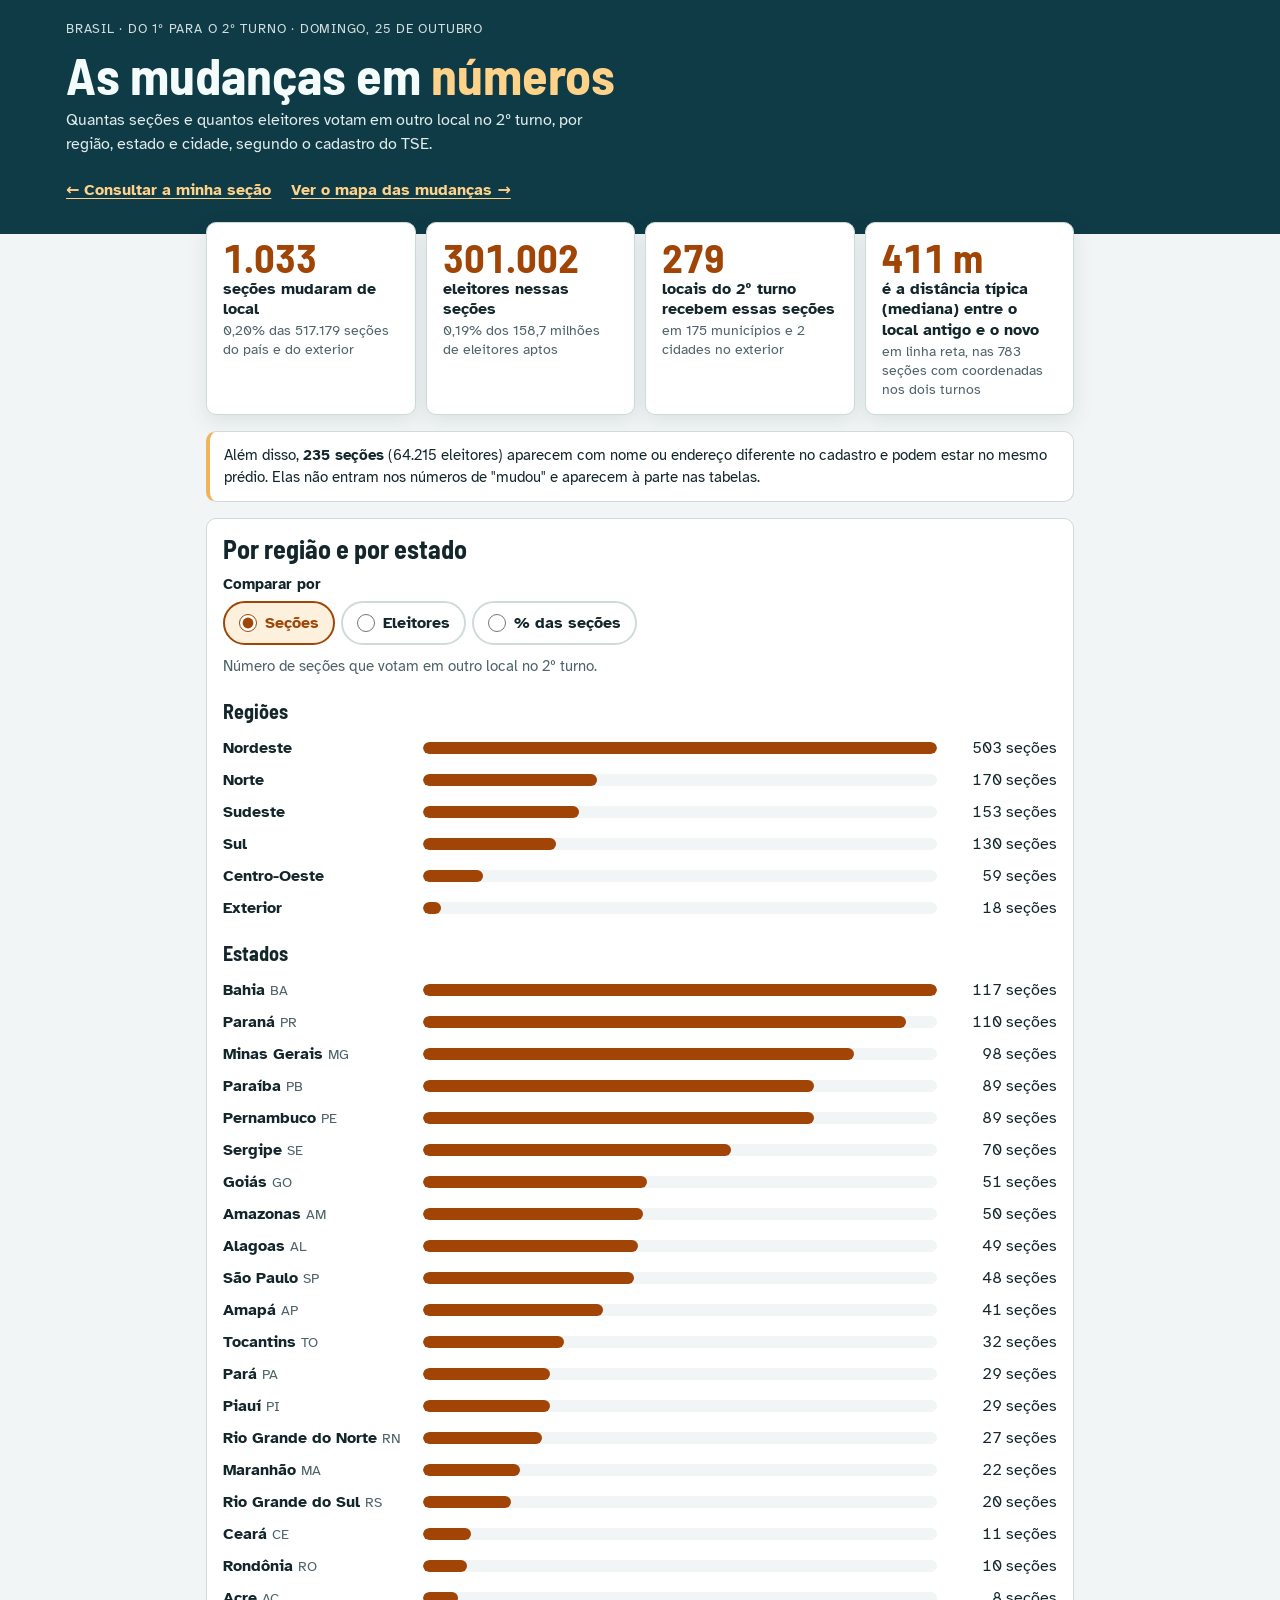
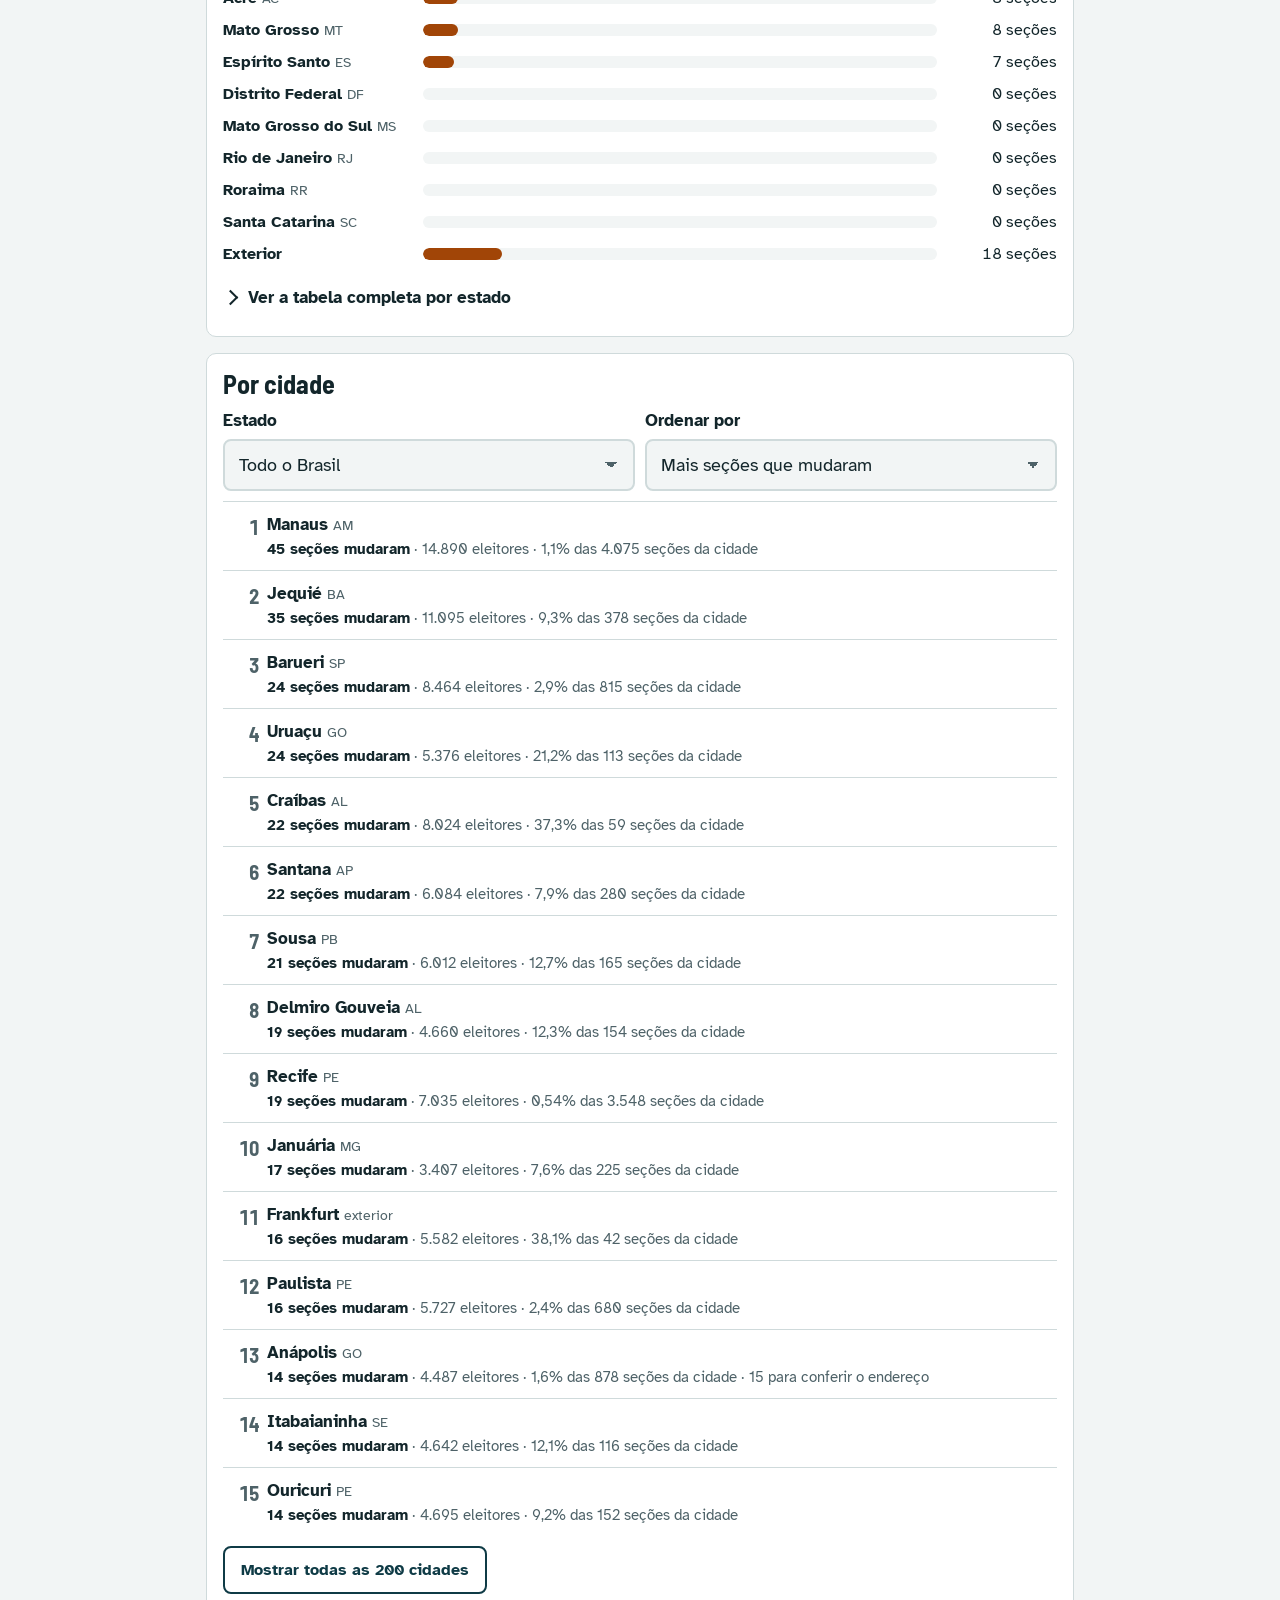
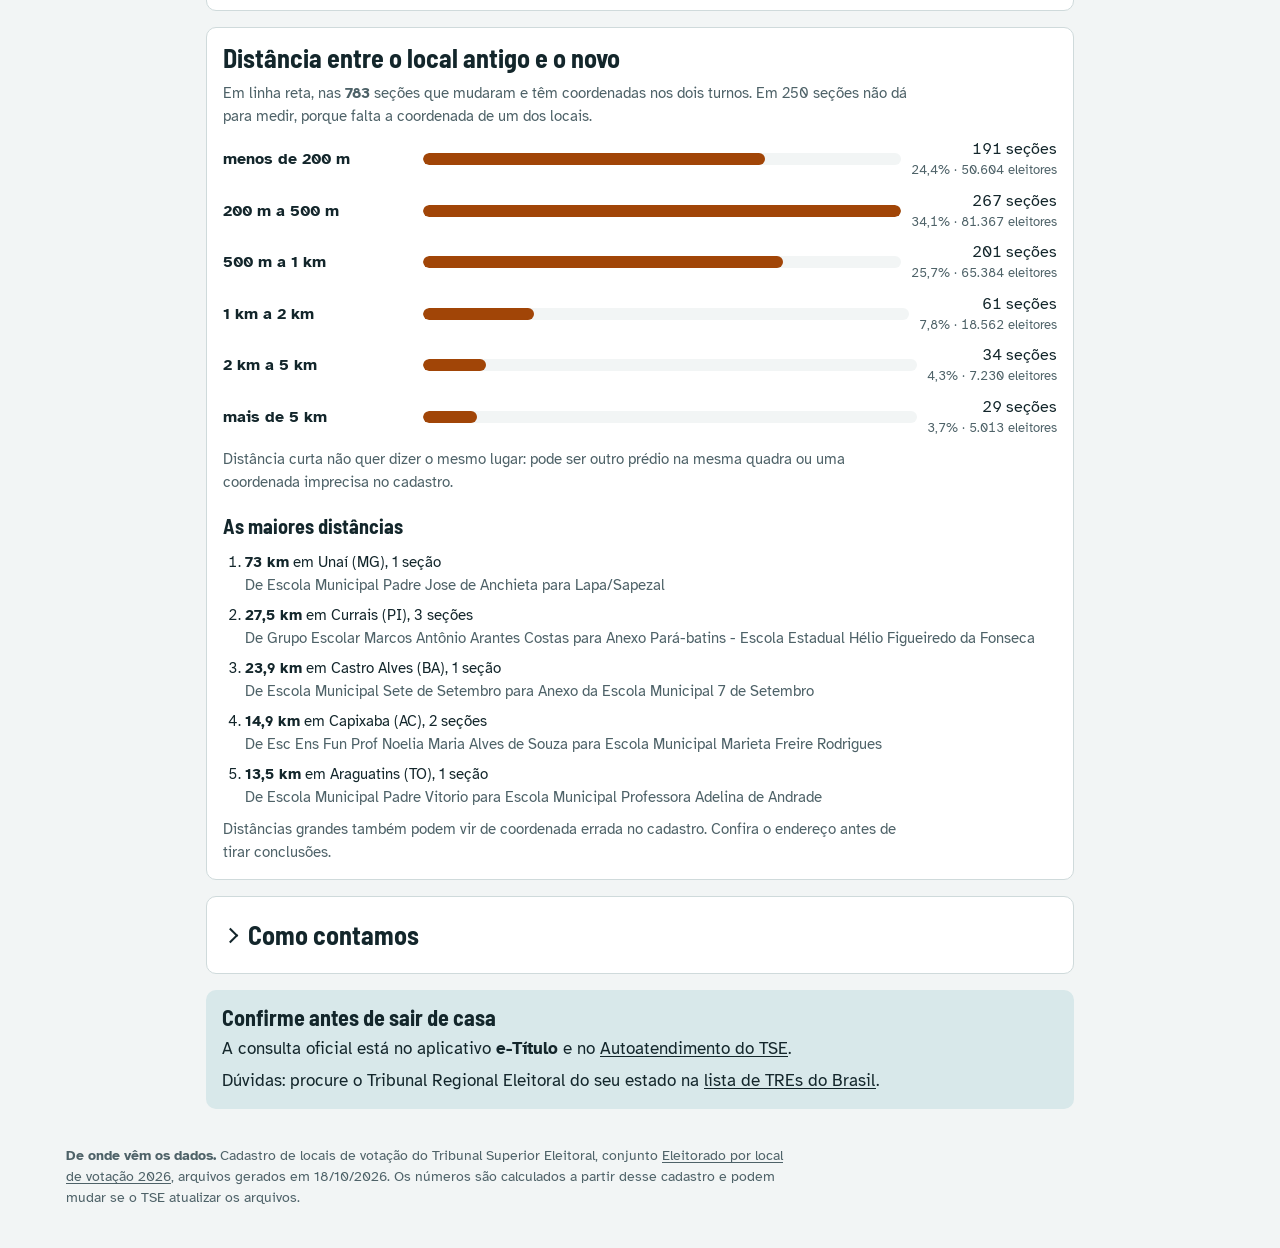
==== estatisticas.html @ 85c04f09 "Nova página: as mudanças em números (região, estado, cidade, eleitores, distância) - estatisticas.ht" ====
<!doctype html>
<html lang="pt-BR">
<head>
<meta charset="utf-8">
<meta name="viewport" content="width=device-width, initial-scale=1, viewport-fit=cover">
<title>As mudanças em números</title>
<meta name="description" content="Quantas seções e quantos eleitores mudaram de local de votação do 1º para o 2º turno de 2026, por região, estado e cidade. Dados do cadastro do TSE.">
<meta name="theme-color" content="#0f3b46">
<link rel="preconnect" href="https://fonts.googleapis.com">
<link rel="preconnect" href="https://fonts.gstatic.com" crossorigin>
<link rel="stylesheet" href="https://fonts.googleapis.com/css2?family=Atkinson+Hyperlegible:wght@400;700&family=Barlow+Semi+Condensed:wght@600;700&display=swap">
<link rel="stylesheet" href="assets/estilo.css">
</head>
<body class="pagina-estat">
<header class="topo">
  <div class="faixa">
    <p class="selo">Brasil · do 1º para o 2º turno · domingo, 25 de outubro</p>
    <h1>As mudanças em <span>números</span></h1>
    <p class="sub">Quantas seções e quantos eleitores votam em outro local no 2º turno, por região, estado e cidade, segundo o cadastro do TSE.</p>
    <nav class="volta" aria-label="Outras páginas"><a href="./">← Consultar a minha seção</a> <a href="mudancas.html">Ver o mapa das mudanças →</a></nav>
  </div>
</header>

<main class="conteudo">
  <p id="erro" class="erro caixa-erro" role="alert" hidden></p>

  <section class="destaques" aria-label="Resumo" id="destaques">
    <p class="carregando" role="status">Carregando os números…</p>
  </section>
  <p class="nota-confira" id="nota-confira" hidden></p>

  <section class="bloco" aria-labelledby="t-regiao">
    <div class="bloco-cab">
      <h2 id="t-regiao">Por região e por estado</h2>
      <fieldset class="medida">
        <legend>Comparar por</legend>
        <label><input type="radio" name="medida" value="sec" checked> Seções</label>
        <label><input type="radio" name="medida" value="el"> Eleitores</label>
        <label><input type="radio" name="medida" value="pct"> % das seções</label>
      </fieldset>
      <p class="explica" id="explica-medida"></p>
    </div>
    <h3>Regiões</h3>
    <ol class="barras" id="b-regioes"></ol>
    <h3>Estados</h3>
    <ol class="barras" id="b-ufs"></ol>
    <details class="tabela-det">
      <summary>Ver a tabela completa por estado</summary>
      <div class="rolagem" tabindex="0" role="region" aria-label="Tabela por estado">
        <table id="t-ufs"></table>
      </div>
    </details>
  </section>

  <section class="bloco" aria-labelledby="t-cidades">
    <div class="bloco-cab">
      <h2 id="t-cidades">Por cidade</h2>
      <div class="controles">
        <div class="campo">
          <label for="c-uf">Estado</label>
          <select id="c-uf"><option value="">Todo o Brasil</option></select>
        </div>
        <div class="campo">
          <label for="c-ordem">Ordenar por</label>
          <select id="c-ordem">
            <option value="sec">Mais seções que mudaram</option>
            <option value="el">Mais eleitores</option>
            <option value="pct">Maior % das seções da cidade</option>
          </select>
        </div>
      </div>
      <p class="explica" id="explica-pct" hidden>Em cidades pequenas, poucas seções já fazem um percentual alto.</p>
    </div>
    <ol class="ranking" id="ranking"></ol>
    <button type="button" class="botao-sec" id="mais-cidades" hidden></button>
  </section>

  <section class="bloco" aria-labelledby="t-dist">
    <div class="bloco-cab">
      <h2 id="t-dist">Distância entre o local antigo e o novo</h2>
      <p class="explica" id="explica-dist"></p>
    </div>
    <ol class="barras" id="b-dist"></ol>
    <p class="explica">Distância curta não quer dizer o mesmo lugar: pode ser outro prédio na mesma quadra ou uma coordenada imprecisa no cadastro.</p>
    <h3>As maiores distâncias</h3>
    <ol class="maiores" id="maiores"></ol>
    <p class="explica">Distâncias grandes também podem vir de coordenada errada no cadastro. Confira o endereço antes de tirar conclusões.</p>
  </section>

  <details class="bloco metodo">
    <summary><h2>Como contamos</h2></summary>
    <ul>
      <li><b>Mudou de local:</b> o local da seção no 2º turno é outro em relação ao 1º turno de 2026, no cadastro do TSE. É a mesma regra da página de consulta.</li>
      <li><b>Confira o endereço:</b> o cadastro mostra nome ou endereço diferente para o local, que pode ser o mesmo prédio. Essas seções são contadas à parte e não entram nos totais de "mudou".</li>
      <li><b>Eleitores:</b> número de eleitores aptos vinculados a cada seção (campo QT_ELEITOR_SECAO), igual nos dois turnos. Não inclui ajustes de voto em trânsito.</li>
      <li><b>Seções agregadas:</b> votam no local da seção principal e são contadas pela situação desse local, com os próprios eleitores.</li>
      <li><b>Distância:</b> linha reta entre as coordenadas do cadastro nos dois turnos. Coordenadas que caem a mais de 1 km fora do próprio município são descartadas, e essas seções ficam sem distância.</li>
      <li><b>Regiões:</b> grandes regiões do IBGE. O voto no exterior aparece à parte, e lá "cidade" é a cidade do consulado ou da embaixada.</li>
    </ul>
  </details>

  <aside class="confirme">
    <h2>Confirme antes de sair de casa</h2>
    <p>A consulta oficial está no aplicativo <b>e-Título</b> e no <a href="https://www.tse.jus.br/servicos-eleitorais/autoatendimento-eleitoral" target="_blank" rel="noopener">Autoatendimento do TSE</a>.</p>
    <p>Dúvidas: procure o Tribunal Regional Eleitoral do seu estado na <a href="https://www.tse.jus.br/institucional/justica-eleitoral/tres" target="_blank" rel="noopener">lista de TREs do Brasil</a>.</p>
  </aside>
</main>

<footer class="rodape">
  <p><b>De onde vêm os dados.</b> Cadastro de locais de votação do Tribunal Superior Eleitoral, conjunto <a href="https://dadosabertos.tse.jus.br/dataset/eleitorado-2026" target="_blank" rel="noopener">Eleitorado por local de votação 2026</a>, arquivos gerados em <span id="data-tse">—</span>. Os números são calculados a partir desse cadastro e podem mudar se o TSE atualizar os arquivos.</p>
  <p><span id="repo-txt" hidden>Código aberto no <a id="link-repo" href="#" target="_blank" rel="noopener">GitHub</a>.</span></p>
</footer>

<script src="assets/estatisticas.js"></script>
</body>
</html>
---- assets/estilo.css ----
/* Layout: coluna única pensada para celular; no desktop, formulário e resultado à esquerda e mapa fixo à direita.
   Cor: azul-petróleo institucional para estrutura, âmbar para "mudou", verde para "mesmo local". */
:root{
  --fundo:#f2f5f5; --papel:#ffffff; --tinta:#13262b; --suave:#4e6268; --linha:#cfdadb;
  --petroleo:#0f3b46; --petroleo-claro:#d8e8ea; --sobre-petroleo:#f4fbfb;
  --ambar:#a14507; --ambar-fundo:#fdf0dc; --ambar-borda:#f0b45c; --ambar-ponto:#f59e0b;
  --verde:#166534; --verde-fundo:#e2f3e7; --ponto-normal:#7f9599; --anel:#13262b;
  --foco:#2563eb;
  --f-titulo:"Barlow Semi Condensed","Arial Narrow",Arial,sans-serif;
  --f-texto:"Atkinson Hyperlegible",system-ui,-apple-system,"Segoe UI",Roboto,Arial,sans-serif;
  --raio:10px;
}
@media (prefers-color-scheme: dark){:root:not([data-theme="light"]){
  --fundo:#0d1719; --papel:#152427; --tinta:#e7f0f1; --suave:#9fb3b7; --linha:#2b3f43;
  --petroleo:#0b2e36; --petroleo-claro:#1f3e45; --sobre-petroleo:#e7f6f7;
  --ambar:#fbbf6a; --ambar-fundo:#3b2a10; --ambar-borda:#8a5a17; --ambar-ponto:#f59e0b;
  --verde:#8fdcaa; --verde-fundo:#14301f; --ponto-normal:#8aa2a6; --anel:#0b1214; --foco:#7aa7ff; color-scheme:dark}}
:root[data-theme="dark"]{
  --fundo:#0d1719; --papel:#152427; --tinta:#e7f0f1; --suave:#9fb3b7; --linha:#2b3f43;
  --petroleo:#0b2e36; --petroleo-claro:#1f3e45; --sobre-petroleo:#e7f6f7;
  --ambar:#fbbf6a; --ambar-fundo:#3b2a10; --ambar-borda:#8a5a17; --ambar-ponto:#f59e0b;
  --verde:#8fdcaa; --verde-fundo:#14301f; --ponto-normal:#8aa2a6; --anel:#0b1214; --foco:#7aa7ff; color-scheme:dark}

*{box-sizing:border-box}
html{-webkit-text-size-adjust:100%}
body{margin:0;background:var(--fundo);color:var(--tinta);font-family:var(--f-texto);font-size:17px;line-height:1.5;padding-bottom:env(safe-area-inset-bottom,0px)}
[hidden]{display:none!important}
a{color:inherit;text-underline-offset:2px}
:focus-visible{outline:3px solid var(--foco);outline-offset:2px}
h1,h2{font-family:var(--f-titulo);line-height:1.08;text-wrap:balance;margin:0}

.topo{background:var(--petroleo);color:var(--sobre-petroleo);padding-top:env(safe-area-inset-top,0px)}
.faixa{max-width:1180px;margin:0 auto;padding-left:max(16px,env(safe-area-inset-left,0px));padding-right:max(16px,env(safe-area-inset-right,0px));padding-block:20px 22px;display:grid;gap:6px}
.selo{margin:0;font-size:13px;letter-spacing:.06em;text-transform:uppercase;opacity:.85}
.topo h1{font-size:clamp(32px,8.5vw,52px);font-weight:700}
.topo h1 span{color:#ffd28a}
.sub{margin:0;max-width:52ch;font-size:16px;opacity:.92}

.conteudo{max-width:1180px;margin:0 auto;padding-left:max(16px,env(safe-area-inset-left,0px));padding-right:max(16px,env(safe-area-inset-right,0px));padding-block:16px 28px;display:grid;gap:16px;grid-template-columns:minmax(0,1fr)}

.busca{background:var(--papel);border:1px solid var(--linha);border-radius:var(--raio);padding:16px;display:grid;gap:16px;margin-top:-28px;box-shadow:0 6px 20px rgba(15,59,70,.12)}
.campo{display:grid;gap:6px;min-width:0}
.campo label{font-weight:700;font-size:17px;display:flex;align-items:center;gap:8px}
.passo{display:inline-grid;place-items:center;width:26px;height:26px;border-radius:50%;background:var(--petroleo);color:var(--sobre-petroleo);font-size:14px;flex:none}
input[type=text],select{font:inherit;font-size:20px;width:100%;min-width:0;min-height:52px;padding:10px 14px;border:2px solid var(--linha);border-radius:8px;background:var(--fundo);color:var(--tinta)}
select{appearance:none;-webkit-appearance:none;padding-right:44px;background-image:linear-gradient(45deg,transparent 50%,var(--suave) 50%),linear-gradient(135deg,var(--suave) 50%,transparent 50%);background-position:calc(100% - 22px) 50%,calc(100% - 16px) 50%;background-size:6px 6px,6px 6px;background-repeat:no-repeat}
input[type=text]:focus,select:focus{border-color:var(--foco);outline:none;background-color:var(--papel)}
input[type=text]:disabled{opacity:.55;cursor:not-allowed}
.carregando{margin:0;font-size:15px;color:var(--suave)}
.dica{margin:0;font-size:15px;color:var(--suave);max-width:60ch}
#secao{font-variant-numeric:tabular-nums;letter-spacing:.04em;max-width:200px}
.auto{position:relative}
.sugestoes{list-style:none;margin:4px 0 0;padding:4px;position:absolute;left:0;right:0;z-index:20;background:var(--papel);border:1px solid var(--linha);border-radius:8px;box-shadow:0 10px 24px rgba(0,0,0,.18);max-height:260px;overflow:auto}
.sugestoes li{padding:12px 12px;border-radius:6px;cursor:pointer;font-size:18px;min-height:44px}
.sugestoes li[aria-selected="true"],.sugestoes li:hover{background:var(--petroleo-claro)}
.ajuda summary{cursor:pointer;color:var(--suave);font-size:15px;min-height:32px;display:flex;align-items:center}
.ajuda p{margin:4px 0 0;font-size:15px;color:var(--suave);max-width:60ch}
.botao{font:inherit;font-weight:700;font-size:19px;min-height:54px;border:0;border-radius:8px;background:var(--petroleo);color:var(--sobre-petroleo);cursor:pointer;width:100%}
.botao:active{transform:translateY(1px)}
.erro{margin:0;color:var(--ambar);font-weight:700}

.resultado{background:var(--papel);border:1px solid var(--linha);border-radius:var(--raio);overflow:hidden;display:grid}
.res-cab{padding:14px 16px;display:grid;gap:2px}
.res-cab.mudou{background:var(--ambar-fundo);color:var(--ambar);border-bottom:2px solid var(--ambar-borda)}
.res-cab.igual{background:var(--verde-fundo);color:var(--verde)}
.res-cab b{font-family:var(--f-titulo);font-size:26px;line-height:1.1}
.res-cab small{font-size:14px;color:var(--suave)}
.res-corpo{padding:16px;display:grid;gap:14px}
.local{display:grid;gap:2px}
.rotulo{font-size:13px;text-transform:uppercase;letter-spacing:.06em;color:var(--suave);font-weight:700}
.local .nome{font-family:var(--f-titulo);font-size:28px;font-weight:700;line-height:1.1}
.local .end{font-size:17px}
.antes{border-left:4px solid var(--linha);padding-left:12px;color:var(--suave)}
.antes .nome{font-size:20px}
.antes.riscado .nome{text-decoration:line-through;text-decoration-color:var(--linha)}
.info{background:var(--fundo);border-radius:8px;padding:10px 12px;font-size:15px}
.acoes{display:grid;grid-template-columns:repeat(auto-fit,minmax(150px,1fr));gap:8px}
.acoes a,.acoes button{font:inherit;font-weight:700;font-size:16px;display:flex;align-items:center;justify-content:center;text-align:center;min-height:48px;padding:8px 12px;border-radius:8px;border:2px solid var(--petroleo);color:var(--petroleo);background:transparent;text-decoration:none;cursor:pointer}
.acoes .principal{background:var(--petroleo);color:var(--sobre-petroleo)}
:root[data-theme="dark"] .acoes a:not(.principal),:root[data-theme="dark"] .acoes button{color:var(--tinta);border-color:var(--linha)}
@media (prefers-color-scheme: dark){:root:not([data-theme="light"]) .acoes a:not(.principal),:root:not([data-theme="light"]) .acoes button{color:var(--tinta);border-color:var(--linha)}}
.lembrete{font-size:15px;color:var(--suave);margin:0}
.zonas{display:flex;flex-wrap:wrap;gap:8px}
.zonas{display:grid;grid-template-columns:repeat(auto-fill,minmax(140px,1fr))}
.zonas button{font:inherit;font-weight:700;font-size:18px;min-height:56px;padding:8px 10px;border-radius:8px;border:2px solid var(--petroleo);background:var(--papel);color:var(--tinta);cursor:pointer;display:grid;gap:2px;text-align:left}
.zonas button small{font-weight:400;font-size:14px;color:var(--suave);overflow-wrap:anywhere}

.mapa-bloco{display:grid;gap:8px;min-width:0}
.mapa-cab{display:flex;flex-wrap:wrap;justify-content:space-between;align-items:baseline;gap:6px 16px}
.mapa-cab h2{font-size:24px}
.legenda{list-style:none;margin:0;padding:0;display:flex;flex-wrap:wrap;gap:4px 14px;font-size:14px;color:var(--suave)}
.pt{display:inline-block;width:12px;height:12px;border-radius:50%;margin-right:6px;vertical-align:-1px;border:2px solid var(--anel)}
.pt-mud{background:var(--ambar-ponto)}
.pt-normal{background:var(--ponto-normal);width:9px;height:9px;border-width:1px}
.mapa{height:62vh;min-height:340px;max-height:640px;border-radius:var(--raio);overflow:hidden;border:1px solid var(--linha);background:#eef0f0}
.nota-mapa{margin:0;font-size:14px;color:var(--suave)}
.maplibregl-popup-content{font-family:var(--f-texto);font-size:15px;color:#13262b;padding:12px 36px 12px 14px;border-radius:8px;max-width:270px}
.maplibregl-popup-content b{font-size:16px}
.maplibregl-popup-close-button{font-size:22px;width:32px;height:32px}
.maplibregl-ctrl-attrib{font-size:11px;color:#2b3a3e}
.maplibregl-ctrl-attrib a{color:#1f3b44}

.cidade-lista{background:var(--papel);border:1px solid var(--linha);border-radius:var(--raio);padding:4px 16px}
.cidade-lista summary{cursor:pointer;font-weight:700;padding:12px 0;min-height:48px;display:flex;align-items:center}
.cidade-lista ul{list-style:none;margin:0 0 12px;padding:0;display:grid;gap:10px}
.cidade-lista li{border-top:1px solid var(--linha);padding-top:10px;font-size:15px}
.cidade-lista li b{font-size:16px}
.secs{font-variant-numeric:tabular-nums}
.suave{color:var(--suave)}
.selo-mini{display:inline-block;font-size:13px;font-weight:700;border-radius:4px;padding:1px 8px;background:var(--fundo);color:var(--suave);border:1px solid var(--linha)}
.selo-mini.forte{background:var(--ambar-fundo);color:var(--ambar);border-color:var(--ambar-borda)}

.confirme{background:var(--petroleo-claro);border-radius:var(--raio);padding:16px;display:grid;gap:6px}
.confirme h2{font-size:22px}
.confirme p{margin:0;max-width:62ch}
.tel{font-weight:700;white-space:nowrap;user-select:all}

.rodape{max-width:1180px;margin:0 auto;padding-left:max(16px,env(safe-area-inset-left,0px));padding-right:max(16px,env(safe-area-inset-right,0px));padding-block:8px 32px;font-size:14px;color:var(--suave);display:grid;gap:8px}
.rodape p{margin:0;max-width:80ch}

@media (min-width:900px){
  .conteudo{grid-template-columns:minmax(0,420px) minmax(0,1fr);align-items:start;column-gap:24px}
  .busca,.resultado,.cidade-lista,.confirme{grid-column:1}
  .mapa-bloco{grid-column:2;grid-row:1 / span 5;position:sticky;top:16px}
  .mapa{height:calc(100vh - 140px);max-height:none}
}
@media (prefers-reduced-motion:reduce){*{transition:none!important;animation:none!important;scroll-behavior:auto!important}}

/* ---------- link entre as páginas ---------- */
.volta{margin:6px 0 0;font-size:16px}
.volta a{color:#ffd28a;font-weight:700;text-underline-offset:3px;display:inline-block;padding-block:10px;min-height:44px;box-sizing:border-box}

/* ---------- página de mudanças ---------- */
.resumo{margin:0;font-size:17px}
.resumo b{font-variant-numeric:tabular-nums}
.situacoes{border:0;margin:0;padding:0;display:grid;gap:4px}
.situacoes legend{font-weight:700;font-size:17px;padding:0;margin-bottom:4px}
.opcao{display:flex;align-items:center;gap:10px;min-height:44px;font-size:17px;cursor:pointer}
.opcao input{width:22px;height:22px;accent-color:var(--petroleo);margin:0}
.opcao .pt{margin-right:0}
.pt-conf{background:#fde7c4;border-color:#a14507}
.lista-mud{display:grid;gap:8px;min-width:0}
.lista-mud h2{font-size:24px}
.uf-titulo{font-family:var(--f-titulo);font-size:22px;margin:12px 0 0}
.uf-grupo{display:grid;gap:10px}
.mun-titulo{margin:6px 0 0;font-size:13px;font-weight:700;letter-spacing:.06em;text-transform:uppercase;color:var(--suave)}
.card-mud{background:var(--papel);border:1px solid var(--linha);border-radius:var(--raio);padding:12px 14px;display:grid;gap:4px;min-width:0}
.card-mud .nome{font-family:var(--f-titulo);font-size:21px;line-height:1.15}
.card-mud .end{font-size:15px;overflow-wrap:anywhere}
.card-mud summary{cursor:pointer;min-height:44px;display:flex;align-items:center;font-weight:700;font-size:15px}
.card-mud ul{list-style:none;margin:0 0 6px;padding:0;display:grid;gap:8px;font-size:15px}
.card-mud li{border-top:1px solid var(--linha);padding-top:8px;overflow-wrap:anywhere}
.acoes-mini{display:flex;flex-wrap:wrap;gap:8px;align-items:center}
.acoes-mini a,.acoes-mini button{font:inherit;font-weight:700;font-size:15px;min-height:44px;padding:8px 14px;border-radius:8px;border:2px solid var(--petroleo);color:var(--petroleo);background:transparent;text-decoration:none;display:inline-flex;align-items:center;cursor:pointer}
:root[data-theme="dark"] .acoes-mini a,:root[data-theme="dark"] .acoes-mini button{color:var(--tinta);border-color:var(--linha)}
@media (prefers-color-scheme: dark){:root:not([data-theme="light"]) .acoes-mini a,:root:not([data-theme="light"]) .acoes-mini button{color:var(--tinta);border-color:var(--linha)}}
.vazio{color:var(--suave);margin:0}
@media (min-width:900px){
  .pagina-mudancas .filtros,.pagina-mudancas .lista-mud,.pagina-mudancas .confirme{grid-column:1}
  .pagina-mudancas .mapa-bloco{grid-column:2;grid-row:1 / span 4}
}

/* ---------- navegação entre as páginas (cabeçalho) ---------- */
nav.volta{display:flex;flex-wrap:wrap;column-gap:20px}

/* ---------- página de números ---------- */
.pagina-estat .conteudo{max-width:900px}
.caixa-erro{background:var(--papel);border:1px solid var(--linha);border-radius:var(--raio);padding:14px 16px;margin-top:-28px}
.destaques{display:grid;grid-template-columns:repeat(auto-fit,minmax(min(100%,200px),1fr));gap:10px;margin-top:-28px}
.destaques .carregando{background:var(--papel);border:1px solid var(--linha);border-radius:var(--raio);padding:14px 16px}
.destaque{background:var(--papel);border:1px solid var(--linha);border-radius:var(--raio);padding:14px 16px;display:grid;gap:2px;align-content:start;box-shadow:0 6px 20px rgba(15,59,70,.10)}
.destaque b{font-family:var(--f-titulo);font-size:40px;line-height:1;color:var(--ambar);font-variant-numeric:tabular-nums}
.destaque span{font-weight:700;font-size:16px;line-height:1.3}
.destaque small{font-size:14px;color:var(--suave);line-height:1.35}
.nota-confira{margin:0;background:var(--papel);border:1px solid var(--linha);border-left:4px solid var(--ambar-borda);border-radius:var(--raio);padding:12px 14px;font-size:15px}
.bloco{background:var(--papel);border:1px solid var(--linha);border-radius:var(--raio);padding:16px;display:grid;gap:10px;min-width:0}
.bloco h2{font-size:26px}
.bloco h3{font-family:var(--f-titulo);font-size:20px;margin:8px 0 0}
.bloco-cab{display:grid;gap:10px}
.explica{margin:0;font-size:15px;color:var(--suave);max-width:70ch}
.medida{border:0;margin:0;padding:0;display:flex;flex-wrap:wrap;gap:6px}
.medida legend{font-weight:700;font-size:15px;padding:0;margin-bottom:6px}
.medida label{display:inline-flex;align-items:center;gap:8px;min-height:44px;padding:6px 14px;border:2px solid var(--linha);border-radius:999px;cursor:pointer;font-weight:700;font-size:16px}
.medida label:has(input:checked){border-color:var(--ambar);background:var(--ambar-fundo);color:var(--ambar)}
.medida input{width:18px;height:18px;margin:0;accent-color:var(--ambar)}
.barras{list-style:none;margin:0;padding:0;display:grid;gap:8px}
.barras li{display:grid;grid-template-columns:minmax(0,1fr) auto;grid-template-areas:"rot val" "trilho trilho";gap:3px 10px;align-items:end}
.b-rot{grid-area:rot;font-size:16px;font-weight:700;min-width:0;overflow-wrap:anywhere}
.b-rot .suave{font-weight:400;font-size:14px}
.b-val{grid-area:val;text-align:right;font-variant-numeric:tabular-nums;font-size:16px;display:grid}
.b-val small{font-size:13px;color:var(--suave)}
.b-trilho{grid-area:trilho;height:12px;background:var(--fundo);border-radius:6px;overflow:hidden}
.b-barra{display:block;height:100%;background:var(--ambar);border-radius:6px}
.tabela-det{min-width:0}
.bloco>*{min-width:0}
.tabela-det summary,.metodo summary{cursor:pointer;min-height:44px;display:flex;align-items:center;font-weight:700}
.rolagem{overflow-x:auto;max-width:100%;margin-top:6px}
.rolagem table{border-collapse:collapse;width:100%;font-size:15px;font-variant-numeric:tabular-nums}
.rolagem caption{text-align:left;font-size:14px;color:var(--suave);padding-bottom:6px}
.rolagem th,.rolagem td{padding:8px 10px;border-bottom:1px solid var(--linha);text-align:right;white-space:nowrap}
.rolagem th[scope=row],.rolagem thead th:first-child{text-align:left}
.rolagem thead th{font-size:13px;color:var(--suave);vertical-align:bottom;white-space:normal;min-width:80px}
.rolagem .total th,.rolagem .total td{font-weight:700;border-bottom:0}
.controles{display:grid;grid-template-columns:repeat(auto-fit,minmax(min(100%,240px),1fr));gap:10px}
.controles select{font-size:18px}
.ranking{list-style:none;margin:0;padding:0;display:grid}
.ranking li{display:grid;grid-template-columns:36px minmax(0,1fr);gap:8px;padding:10px 0;border-top:1px solid var(--linha)}
.ranking li.vazio{display:block}
.r-pos{font-family:var(--f-titulo);font-size:20px;font-weight:700;color:var(--suave);text-align:right;font-variant-numeric:tabular-nums}
.r-nome{display:block;font-weight:700;font-size:17px}
.r-nome .suave{font-weight:400;font-size:14px}
.r-num{display:block;font-size:15px;color:var(--suave)}
.r-num b{color:var(--tinta)}
.botao-sec{font:inherit;font-weight:700;font-size:16px;min-height:48px;padding:8px 16px;border-radius:8px;border:2px solid var(--petroleo);color:var(--petroleo);background:transparent;cursor:pointer;justify-self:start}
:root[data-theme="dark"] .botao-sec{color:var(--tinta);border-color:var(--linha)}
@media (prefers-color-scheme: dark){:root:not([data-theme="light"]) .botao-sec{color:var(--tinta);border-color:var(--linha)}}
.maiores{margin:0;padding-left:22px;display:grid;gap:8px;font-size:15px}
.maiores li{overflow-wrap:anywhere}
.metodo summary h2{display:inline}
.metodo ul{margin:4px 0 0;padding-left:20px;display:grid;gap:8px;font-size:15px;max-width:75ch}
@media (min-width:640px){
  .barras li{grid-template-columns:minmax(120px,190px) minmax(0,1fr) minmax(110px,auto);grid-template-areas:"rot trilho val";align-items:center}
  .b-val{text-align:right}
}
.tabela-det summary::before,.metodo summary::before{content:"";flex:none;width:9px;height:9px;margin:0 12px 0 2px;border-right:2.5px solid currentColor;border-bottom:2.5px solid currentColor;transform:rotate(-45deg);transition:transform .15s}
.tabela-det[open] summary::before,.metodo[open] summary::before{transform:rotate(45deg)}
@media (min-width:900px){
  .pagina-estat .conteudo{grid-template-columns:minmax(0,1fr)}
  .pagina-estat .destaques{grid-template-columns:repeat(4,minmax(0,1fr))}
}
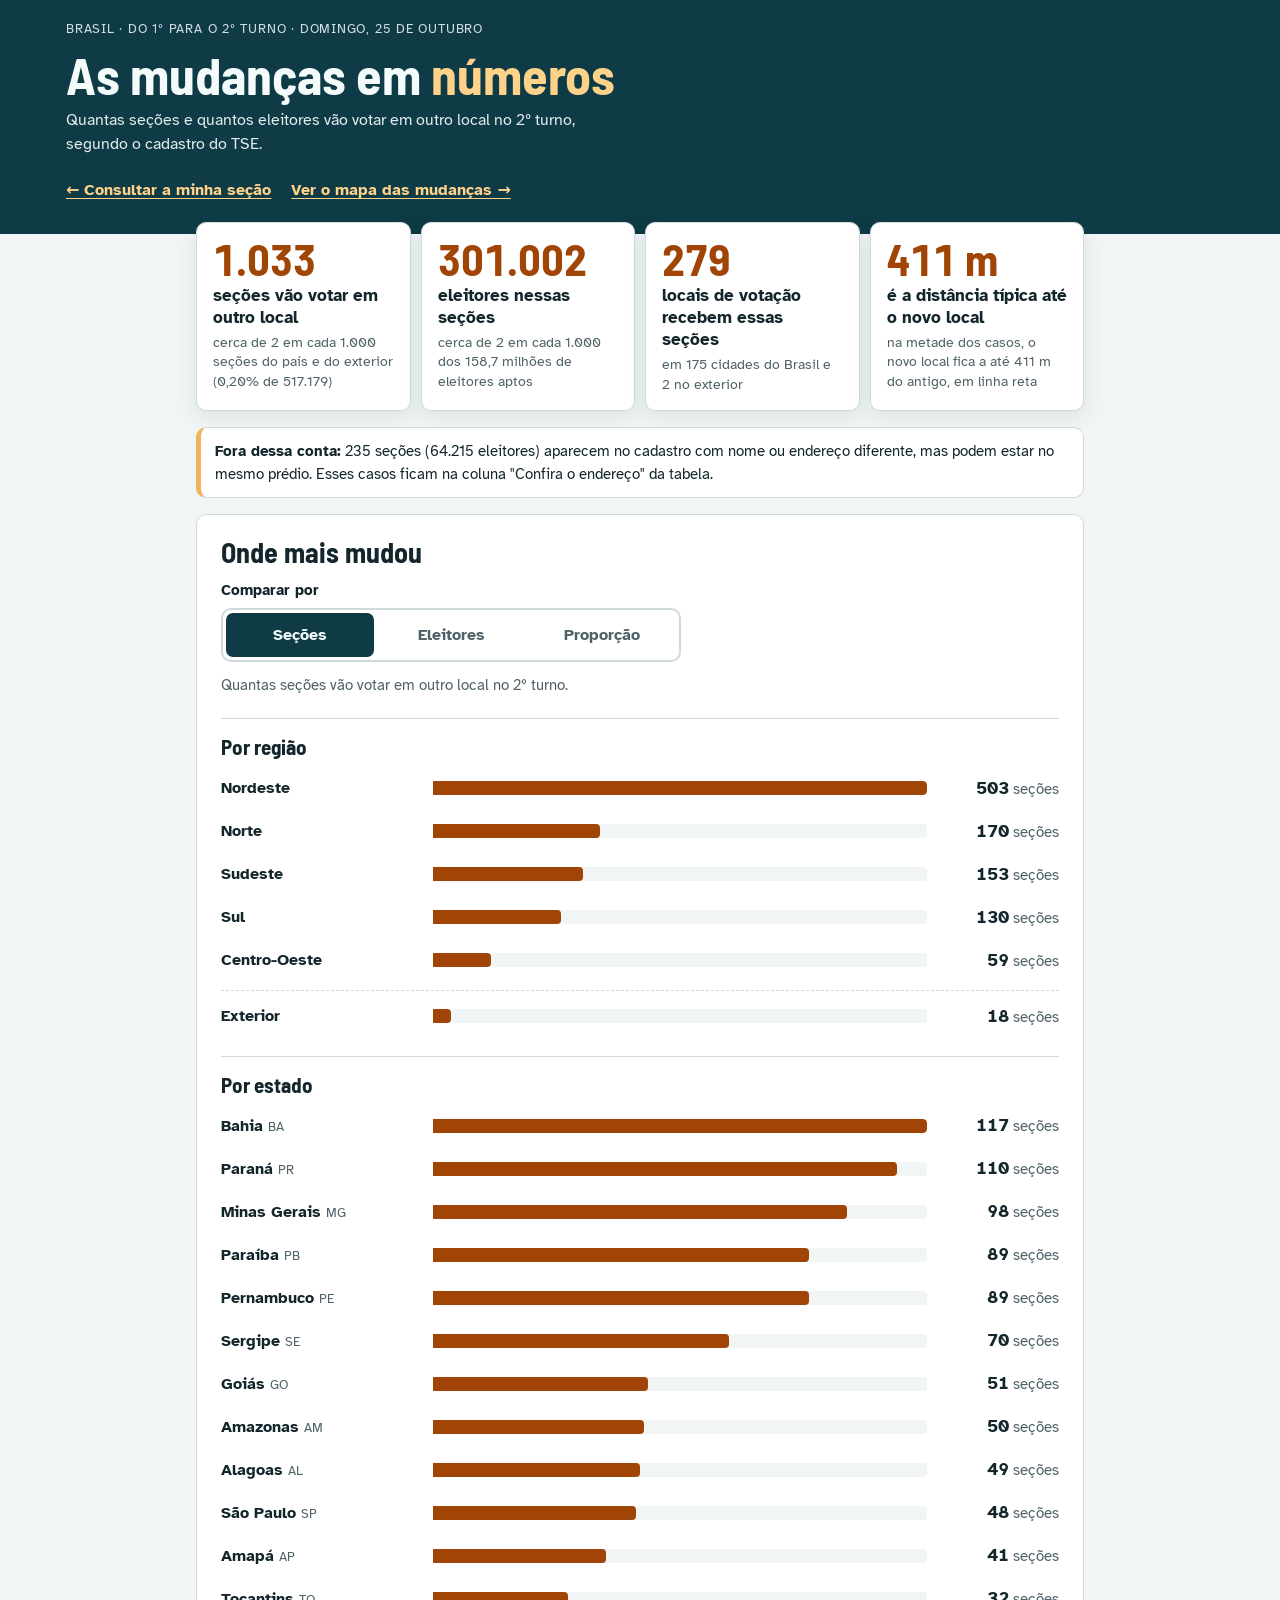
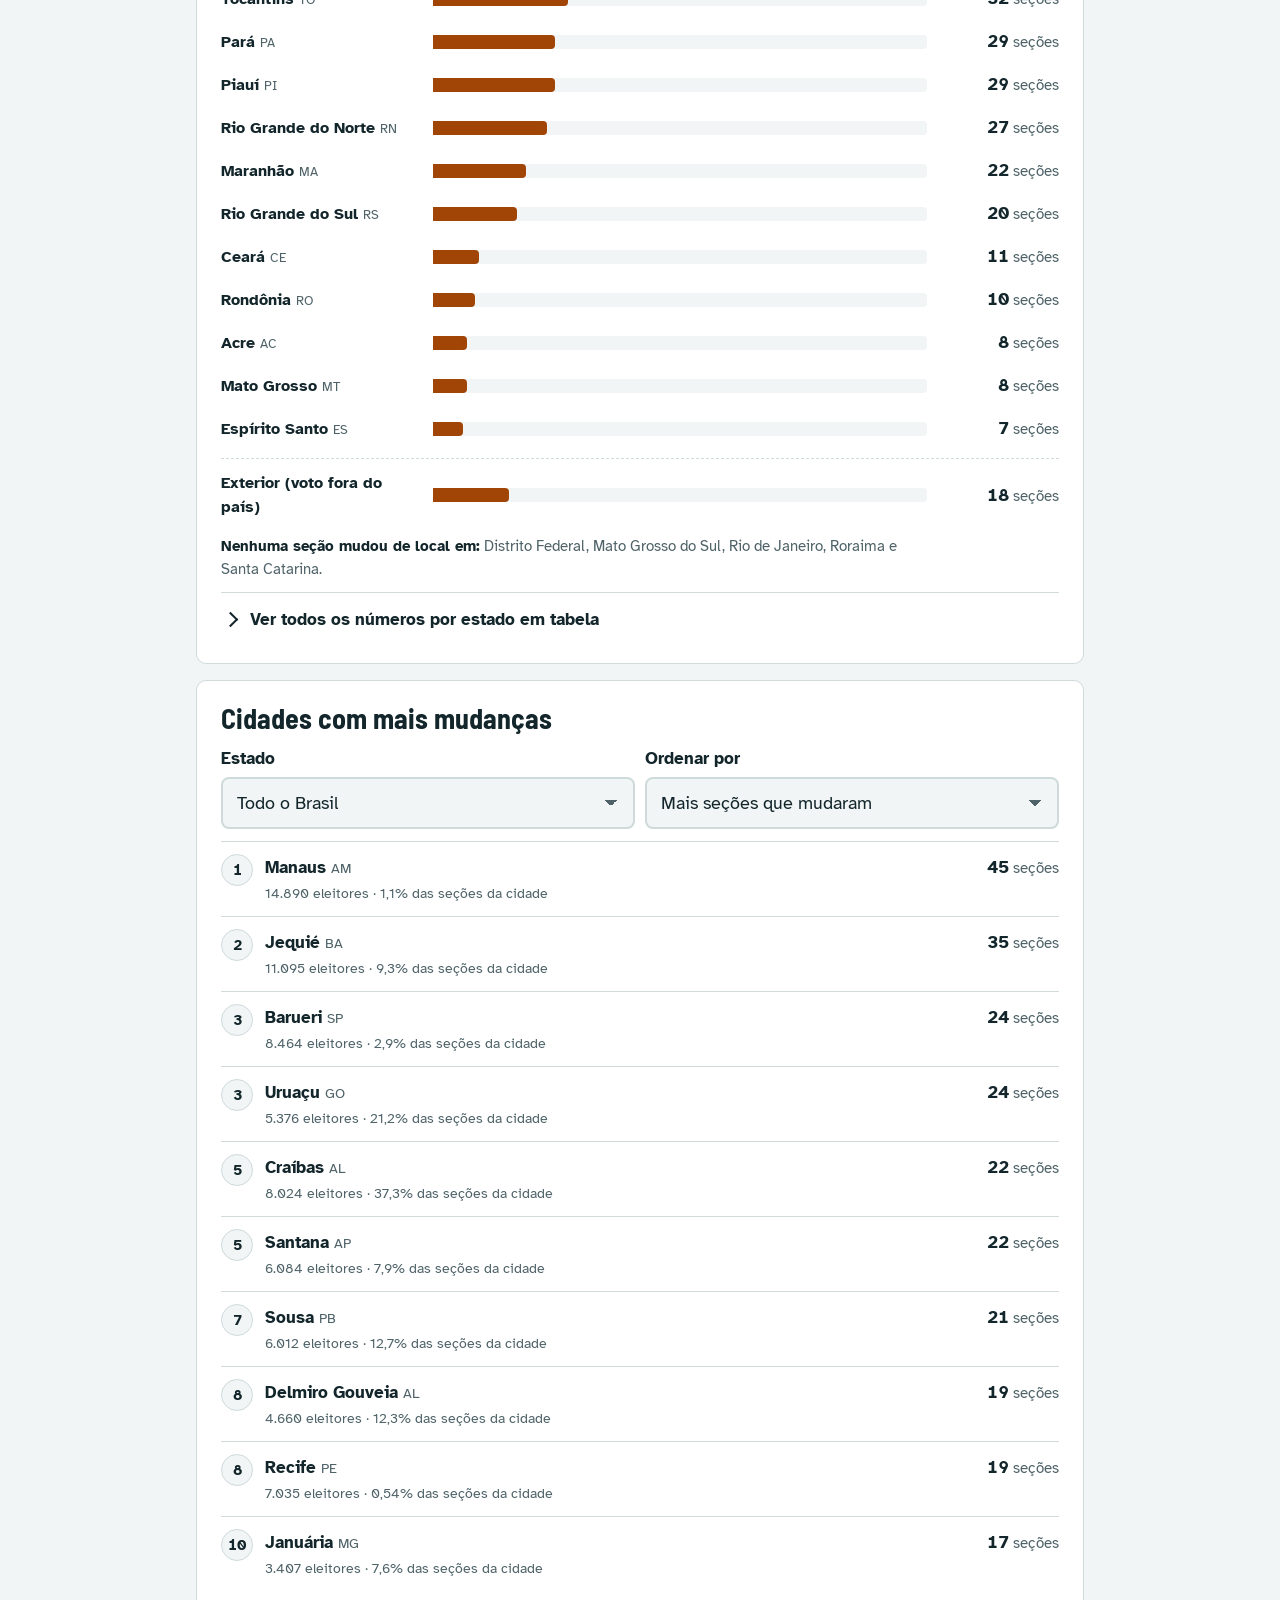
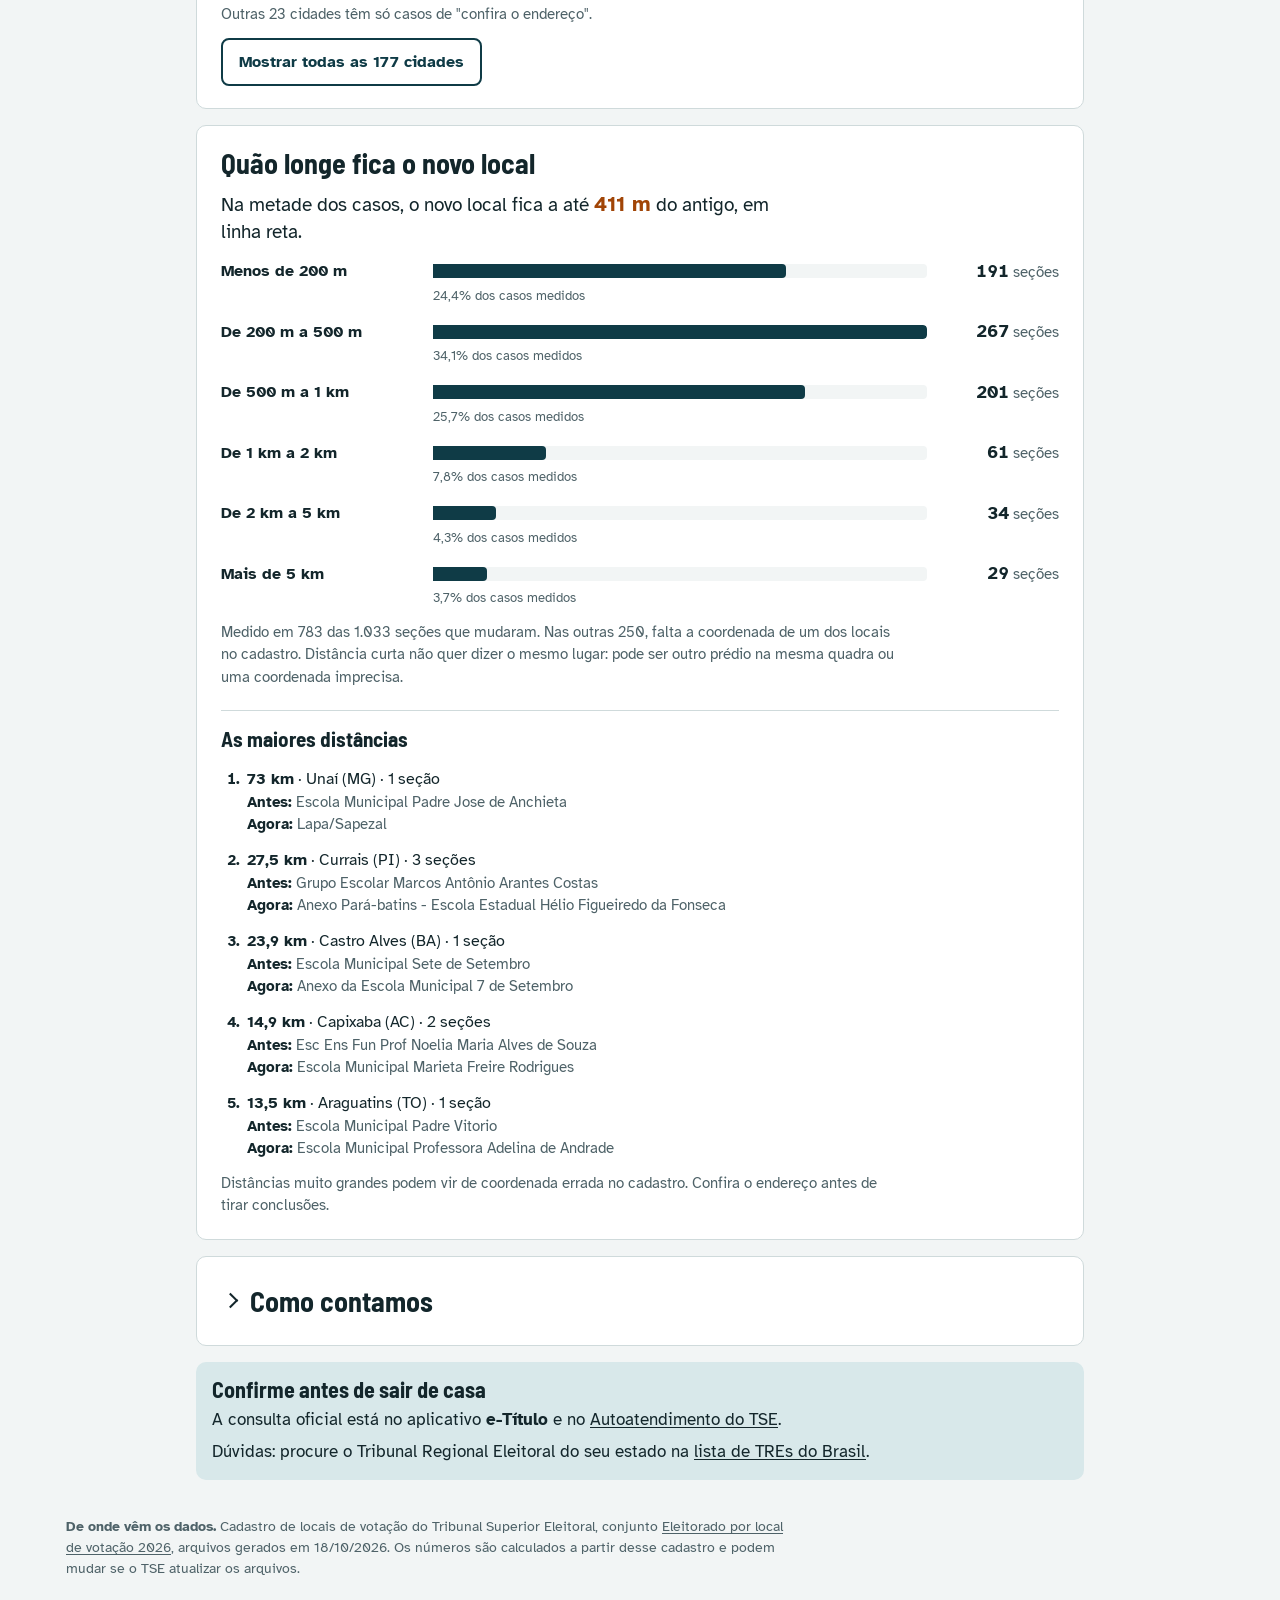
==== commit 25685dfb: "Página de números mais clara; corrige CSS antigo em cache - links de CSS e JS com ?v= nas três págin" ====
--- a/estatisticas.html
+++ b/estatisticas.html
@@ -9,14 +9,14 @@
 <link rel="preconnect" href="https://fonts.googleapis.com">
 <link rel="preconnect" href="https://fonts.gstatic.com" crossorigin>
 <link rel="stylesheet" href="https://fonts.googleapis.com/css2?family=Atkinson+Hyperlegible:wght@400;700&family=Barlow+Semi+Condensed:wght@600;700&display=swap">
-<link rel="stylesheet" href="assets/estilo.css">
+<link rel="stylesheet" href="assets/estilo.css?v=2026-10-19c">
 </head>
 <body class="pagina-estat">
 <header class="topo">
   <div class="faixa">
     <p class="selo">Brasil · do 1º para o 2º turno · domingo, 25 de outubro</p>
     <h1>As mudanças em <span>números</span></h1>
-    <p class="sub">Quantas seções e quantos eleitores votam em outro local no 2º turno, por região, estado e cidade, segundo o cadastro do TSE.</p>
+    <p class="sub">Quantas seções e quantos eleitores vão votar em outro local no 2º turno, segundo o cadastro do TSE.</p>
     <nav class="volta" aria-label="Outras páginas"><a href="./">← Consultar a minha seção</a> <a href="mudancas.html">Ver o mapa das mudanças →</a></nav>
   </div>
 </header>
@@ -29,72 +29,74 @@
   </section>
   <p class="nota-confira" id="nota-confira" hidden></p>
 
-  <section class="bloco" aria-labelledby="t-regiao">
-    <div class="bloco-cab">
-      <h2 id="t-regiao">Por região e por estado</h2>
-      <fieldset class="medida">
-        <legend>Comparar por</legend>
-        <label><input type="radio" name="medida" value="sec" checked> Seções</label>
-        <label><input type="radio" name="medida" value="el"> Eleitores</label>
-        <label><input type="radio" name="medida" value="pct"> % das seções</label>
-      </fieldset>
-      <p class="explica" id="explica-medida"></p>
-    </div>
-    <h3>Regiões</h3>
+  <section class="bloco" aria-labelledby="t-onde">
+    <h2 id="t-onde">Onde mais mudou</h2>
+    <fieldset class="medida">
+      <legend>Comparar por</legend>
+      <div class="medida-opcoes">
+        <label><input type="radio" name="medida" value="sec" checked> <span>Seções</span></label>
+        <label><input type="radio" name="medida" value="el"> <span>Eleitores</span></label>
+        <label><input type="radio" name="medida" value="pct"> <span>Proporção</span></label>
+      </div>
+    </fieldset>
+    <p class="explica" id="explica-medida" aria-live="polite"></p>
+
+    <h3>Por região</h3>
     <ol class="barras" id="b-regioes"></ol>
-    <h3>Estados</h3>
+
+    <h3>Por estado</h3>
     <ol class="barras" id="b-ufs"></ol>
+    <p class="explica" id="ufs-zero" hidden></p>
+
     <details class="tabela-det">
-      <summary>Ver a tabela completa por estado</summary>
-      <div class="rolagem" tabindex="0" role="region" aria-label="Tabela por estado">
+      <summary>Ver todos os números por estado em tabela</summary>
+      <div class="rolagem" tabindex="0" role="region" aria-label="Tabela por estado (role para os lados)">
         <table id="t-ufs"></table>
       </div>
     </details>
   </section>
 
   <section class="bloco" aria-labelledby="t-cidades">
-    <div class="bloco-cab">
-      <h2 id="t-cidades">Por cidade</h2>
-      <div class="controles">
-        <div class="campo">
-          <label for="c-uf">Estado</label>
-          <select id="c-uf"><option value="">Todo o Brasil</option></select>
-        </div>
-        <div class="campo">
-          <label for="c-ordem">Ordenar por</label>
-          <select id="c-ordem">
-            <option value="sec">Mais seções que mudaram</option>
-            <option value="el">Mais eleitores</option>
-            <option value="pct">Maior % das seções da cidade</option>
-          </select>
-        </div>
+    <h2 id="t-cidades">Cidades com mais mudanças</h2>
+    <div class="controles">
+      <div class="campo">
+        <label for="c-uf">Estado</label>
+        <select id="c-uf"><option value="">Todo o Brasil</option></select>
       </div>
-      <p class="explica" id="explica-pct" hidden>Em cidades pequenas, poucas seções já fazem um percentual alto.</p>
+      <div class="campo">
+        <label for="c-ordem">Ordenar por</label>
+        <select id="c-ordem">
+          <option value="sec">Mais seções que mudaram</option>
+          <option value="el">Mais eleitores afetados</option>
+          <option value="pct">Maior proporção da cidade</option>
+        </select>
+      </div>
     </div>
+    <p class="explica" id="explica-pct" hidden>Proporção: das seções da cidade, quantas em cada 100 mudaram de local. Em cidades pequenas, poucas seções já dão uma proporção alta.</p>
     <ol class="ranking" id="ranking"></ol>
     <button type="button" class="botao-sec" id="mais-cidades" hidden></button>
   </section>
 
   <section class="bloco" aria-labelledby="t-dist">
-    <div class="bloco-cab">
-      <h2 id="t-dist">Distância entre o local antigo e o novo</h2>
-      <p class="explica" id="explica-dist"></p>
-    </div>
-    <ol class="barras" id="b-dist"></ol>
-    <p class="explica">Distância curta não quer dizer o mesmo lugar: pode ser outro prédio na mesma quadra ou uma coordenada imprecisa no cadastro.</p>
+    <h2 id="t-dist">Quão longe fica o novo local</h2>
+    <p class="frase-destaque" id="frase-dist"></p>
+    <ol class="barras barras-dist" id="b-dist"></ol>
+    <p class="explica" id="explica-dist"></p>
+
     <h3>As maiores distâncias</h3>
     <ol class="maiores" id="maiores"></ol>
-    <p class="explica">Distâncias grandes também podem vir de coordenada errada no cadastro. Confira o endereço antes de tirar conclusões.</p>
+    <p class="explica">Distâncias muito grandes podem vir de coordenada errada no cadastro. Confira o endereço antes de tirar conclusões.</p>
   </section>
 
   <details class="bloco metodo">
     <summary><h2>Como contamos</h2></summary>
     <ul>
       <li><b>Mudou de local:</b> o local da seção no 2º turno é outro em relação ao 1º turno de 2026, no cadastro do TSE. É a mesma regra da página de consulta.</li>
-      <li><b>Confira o endereço:</b> o cadastro mostra nome ou endereço diferente para o local, que pode ser o mesmo prédio. Essas seções são contadas à parte e não entram nos totais de "mudou".</li>
-      <li><b>Eleitores:</b> número de eleitores aptos vinculados a cada seção (campo QT_ELEITOR_SECAO), igual nos dois turnos. Não inclui ajustes de voto em trânsito.</li>
-      <li><b>Seções agregadas:</b> votam no local da seção principal e são contadas pela situação desse local, com os próprios eleitores.</li>
-      <li><b>Distância:</b> linha reta entre as coordenadas do cadastro nos dois turnos. Coordenadas que caem a mais de 1 km fora do próprio município são descartadas, e essas seções ficam sem distância.</li>
+      <li><b>Confira o endereço:</b> o cadastro mostra nome ou endereço diferente para o local, que pode ser o mesmo prédio. Essas seções são contadas à parte e não entram nos números de "mudou".</li>
+      <li><b>Eleitores:</b> eleitores aptos vinculados a cada seção (campo QT_ELEITOR_SECAO do TSE), o mesmo número nos dois turnos. Não inclui ajustes de voto em trânsito.</li>
+      <li><b>Proporção:</b> seções que mudaram divididas pelo total de seções da região, do estado ou da cidade.</li>
+      <li><b>Seções agregadas:</b> votam no local da seção principal e seguem a situação desse local, com os próprios eleitores.</li>
+      <li><b>Distância:</b> linha reta entre as coordenadas do cadastro nos dois turnos, não o caminho pelas ruas. Coordenadas que caem a mais de 1 km fora do próprio município são descartadas, e essas seções ficam sem distância.</li>
       <li><b>Regiões:</b> grandes regiões do IBGE. O voto no exterior aparece à parte, e lá "cidade" é a cidade do consulado ou da embaixada.</li>
     </ul>
   </details>
@@ -111,6 +113,6 @@
   <p><span id="repo-txt" hidden>Código aberto no <a id="link-repo" href="#" target="_blank" rel="noopener">GitHub</a>.</span></p>
 </footer>
 
-<script src="assets/estatisticas.js"></script>
+<script src="assets/estatisticas.js?v=2026-10-19c"></script>
 </body>
 </html>
--- a/assets/estilo.css
+++ b/assets/estilo.css
@@ -164,67 +164,99 @@
 nav.volta{display:flex;flex-wrap:wrap;column-gap:20px}
 
 /* ---------- página de números ---------- */
-.pagina-estat .conteudo{max-width:900px}
+.pagina-estat .conteudo{max-width:920px}
 .caixa-erro{background:var(--papel);border:1px solid var(--linha);border-radius:var(--raio);padding:14px 16px;margin-top:-28px}
+.sigla{font-weight:400;font-size:.82em;color:var(--suave);letter-spacing:.02em}
+
+/* destaques */
 .destaques{display:grid;grid-template-columns:repeat(auto-fit,minmax(min(100%,200px),1fr));gap:10px;margin-top:-28px}
-.destaques .carregando{background:var(--papel);border:1px solid var(--linha);border-radius:var(--raio);padding:14px 16px}
-.destaque{background:var(--papel);border:1px solid var(--linha);border-radius:var(--raio);padding:14px 16px;display:grid;gap:2px;align-content:start;box-shadow:0 6px 20px rgba(15,59,70,.10)}
-.destaque b{font-family:var(--f-titulo);font-size:40px;line-height:1;color:var(--ambar);font-variant-numeric:tabular-nums}
-.destaque span{font-weight:700;font-size:16px;line-height:1.3}
-.destaque small{font-size:14px;color:var(--suave);line-height:1.35}
-.nota-confira{margin:0;background:var(--papel);border:1px solid var(--linha);border-left:4px solid var(--ambar-borda);border-radius:var(--raio);padding:12px 14px;font-size:15px}
-.bloco{background:var(--papel);border:1px solid var(--linha);border-radius:var(--raio);padding:16px;display:grid;gap:10px;min-width:0}
-.bloco h2{font-size:26px}
-.bloco h3{font-family:var(--f-titulo);font-size:20px;margin:8px 0 0}
-.bloco-cab{display:grid;gap:10px}
-.explica{margin:0;font-size:15px;color:var(--suave);max-width:70ch}
-.medida{border:0;margin:0;padding:0;display:flex;flex-wrap:wrap;gap:6px}
+.destaques .carregando{background:var(--papel);border:1px solid var(--linha);border-radius:var(--raio);padding:14px 16px;margin:0}
+.destaque{background:var(--papel);border:1px solid var(--linha);border-radius:var(--raio);padding:14px 16px 16px;display:grid;gap:4px;align-content:start;box-shadow:0 6px 20px rgba(15,59,70,.10)}
+.d-num{font-family:var(--f-titulo);font-weight:700;font-size:44px;line-height:1;color:var(--ambar);font-variant-numeric:tabular-nums}
+.d-txt{font-weight:700;font-size:17px;line-height:1.3}
+.d-sub{font-size:14px;color:var(--suave);line-height:1.4}
+.nota-confira{margin:0;background:var(--papel);border:1px solid var(--linha);border-left:5px solid var(--ambar-borda);border-radius:var(--raio);padding:12px 14px;font-size:15px;line-height:1.5}
+
+/* blocos */
+.bloco{background:var(--papel);border:1px solid var(--linha);border-radius:var(--raio);padding:18px 16px;display:grid;gap:12px;min-width:0}
+.bloco>*{min-width:0}
+.bloco h2{font-size:28px}
+.bloco h3{font-family:var(--f-titulo);font-size:21px;margin:10px 0 0;padding-top:12px;border-top:1px solid var(--linha)}
+.explica{margin:0;font-size:15px;color:var(--suave);max-width:68ch;line-height:1.5}
+.explica b{color:var(--tinta)}
+.frase-destaque{margin:0;font-size:19px;line-height:1.4;max-width:46ch}
+.frase-destaque b{color:var(--ambar);font-size:1.1em}
+
+/* escolha da medida: botões de segmento */
+.medida{border:0;margin:0;padding:0;min-width:0}
 .medida legend{font-weight:700;font-size:15px;padding:0;margin-bottom:6px}
-.medida label{display:inline-flex;align-items:center;gap:8px;min-height:44px;padding:6px 14px;border:2px solid var(--linha);border-radius:999px;cursor:pointer;font-weight:700;font-size:16px}
-.medida label:has(input:checked){border-color:var(--ambar);background:var(--ambar-fundo);color:var(--ambar)}
-.medida input{width:18px;height:18px;margin:0;accent-color:var(--ambar)}
-.barras{list-style:none;margin:0;padding:0;display:grid;gap:8px}
-.barras li{display:grid;grid-template-columns:minmax(0,1fr) auto;grid-template-areas:"rot val" "trilho trilho";gap:3px 10px;align-items:end}
+.medida-opcoes{display:grid;grid-template-columns:repeat(3,minmax(0,1fr));border:2px solid var(--linha);border-radius:10px;padding:3px;gap:3px;max-width:460px}
+.medida label{position:relative;display:flex;align-items:center;justify-content:center;min-height:44px;padding:6px 4px;border-radius:7px;cursor:pointer;font-weight:700;font-size:clamp(13px,4vw,16px);min-width:0;overflow-wrap:anywhere;text-align:center;color:var(--suave)}
+.medida input{position:absolute;opacity:0;inset:0;margin:0;cursor:pointer}
+.medida label:has(input:checked){background:var(--petroleo);color:var(--sobre-petroleo)}
+.medida label:has(input:focus-visible){outline:3px solid var(--foco);outline-offset:2px}
+
+/* barras horizontais: uma série, uma cor, valor escrito ao lado */
+.barras{list-style:none;margin:0;padding:0;display:grid;gap:12px}
+.barras li{display:grid;grid-template-columns:minmax(0,1fr) auto;grid-template-areas:"rot val" "trilho trilho" "sub sub";column-gap:12px;row-gap:4px;align-items:baseline}
+.barras li.fora{border-top:1px dashed var(--linha);padding-top:12px}
 .b-rot{grid-area:rot;font-size:16px;font-weight:700;min-width:0;overflow-wrap:anywhere}
-.b-rot .suave{font-weight:400;font-size:14px}
-.b-val{grid-area:val;text-align:right;font-variant-numeric:tabular-nums;font-size:16px;display:grid}
-.b-val small{font-size:13px;color:var(--suave)}
-.b-trilho{grid-area:trilho;height:12px;background:var(--fundo);border-radius:6px;overflow:hidden}
-.b-barra{display:block;height:100%;background:var(--ambar);border-radius:6px}
-.tabela-det{min-width:0}
-.bloco>*{min-width:0}
-.tabela-det summary,.metodo summary{cursor:pointer;min-height:44px;display:flex;align-items:center;font-weight:700}
+.b-val{grid-area:val;text-align:right;font-variant-numeric:tabular-nums;font-size:15px;color:var(--suave);white-space:nowrap}
+.b-val b{font-size:18px;color:var(--tinta)}
+.b-sub{grid-area:sub;font-size:13px;color:var(--suave)}
+.b-trilho{grid-area:trilho;display:block;height:14px;background:var(--fundo);border-radius:0 4px 4px 0;overflow:hidden}
+.b-barra{display:block;height:100%;background:var(--ambar);border-radius:0 4px 4px 0}
+.barras-dist .b-barra{background:var(--petroleo)}
+:root[data-theme="dark"] .barras-dist .b-barra{background:#7fb8c4}
+@media (prefers-color-scheme: dark){:root:not([data-theme="light"]) .barras-dist .b-barra{background:#7fb8c4}}
+
+/* tabela */
+.tabela-det{min-width:0;border-top:1px solid var(--linha);padding-top:4px}
+.tabela-det summary,.metodo summary{cursor:pointer;min-height:44px;display:flex;align-items:center;font-weight:700;list-style:none}
+.tabela-det summary::-webkit-details-marker,.metodo summary::-webkit-details-marker{display:none}
+.tabela-det summary::before,.metodo summary::before{content:"";flex:none;width:9px;height:9px;margin:0 14px 0 4px;border-right:2.5px solid currentColor;border-bottom:2.5px solid currentColor;transform:rotate(-45deg);transition:transform .15s}
+.tabela-det[open] summary::before,.metodo[open] summary::before{transform:rotate(45deg)}
 .rolagem{overflow-x:auto;max-width:100%;margin-top:6px}
 .rolagem table{border-collapse:collapse;width:100%;font-size:15px;font-variant-numeric:tabular-nums}
 .rolagem caption{text-align:left;font-size:14px;color:var(--suave);padding-bottom:6px}
 .rolagem th,.rolagem td{padding:8px 10px;border-bottom:1px solid var(--linha);text-align:right;white-space:nowrap}
 .rolagem th[scope=row],.rolagem thead th:first-child{text-align:left}
-.rolagem thead th{font-size:13px;color:var(--suave);vertical-align:bottom;white-space:normal;min-width:80px}
+.rolagem thead th{font-size:13px;color:var(--suave);vertical-align:bottom;white-space:normal;min-width:84px}
 .rolagem .total th,.rolagem .total td{font-weight:700;border-bottom:0}
+
+/* ranking de cidades */
 .controles{display:grid;grid-template-columns:repeat(auto-fit,minmax(min(100%,240px),1fr));gap:10px}
 .controles select{font-size:18px}
 .ranking{list-style:none;margin:0;padding:0;display:grid}
-.ranking li{display:grid;grid-template-columns:36px minmax(0,1fr);gap:8px;padding:10px 0;border-top:1px solid var(--linha)}
-.ranking li.vazio{display:block}
-.r-pos{font-family:var(--f-titulo);font-size:20px;font-weight:700;color:var(--suave);text-align:right;font-variant-numeric:tabular-nums}
-.r-nome{display:block;font-weight:700;font-size:17px}
-.r-nome .suave{font-weight:400;font-size:14px}
-.r-num{display:block;font-size:15px;color:var(--suave)}
-.r-num b{color:var(--tinta)}
+.ranking li{display:grid;grid-template-columns:34px minmax(0,1fr) auto;grid-template-areas:"pos nome val" "pos det det";column-gap:10px;row-gap:2px;padding:12px 0;border-top:1px solid var(--linha);align-items:baseline}
+.ranking li::before{content:attr(data-pos);grid-area:pos;align-self:start;display:grid;place-items:center;width:30px;height:30px;border-radius:50%;background:var(--fundo);border:1px solid var(--linha);font-weight:700;font-size:15px;font-variant-numeric:tabular-nums}
+.r-corpo{display:contents}
+.r-nome{grid-area:nome;font-weight:700;font-size:17px;min-width:0;overflow-wrap:anywhere}
+.r-val{grid-area:val;text-align:right;white-space:nowrap;font-size:15px;color:var(--suave);font-variant-numeric:tabular-nums}
+.r-val b{font-size:18px;color:var(--tinta)}
+.r-det{grid-area:det;font-size:14px;color:var(--suave)}
 .botao-sec{font:inherit;font-weight:700;font-size:16px;min-height:48px;padding:8px 16px;border-radius:8px;border:2px solid var(--petroleo);color:var(--petroleo);background:transparent;cursor:pointer;justify-self:start}
 :root[data-theme="dark"] .botao-sec{color:var(--tinta);border-color:var(--linha)}
 @media (prefers-color-scheme: dark){:root:not([data-theme="light"]) .botao-sec{color:var(--tinta);border-color:var(--linha)}}
-.maiores{margin:0;padding-left:22px;display:grid;gap:8px;font-size:15px}
-.maiores li{overflow-wrap:anywhere}
+
+/* maiores distâncias */
+.maiores{margin:0;padding-left:24px;display:grid;gap:12px;font-size:15px}
+.maiores li{overflow-wrap:anywhere;padding-left:2px}
+.maiores li::marker{font-weight:700}
+.m-cab{font-size:16px}
+.m-local{color:var(--suave)}
+.m-rot{font-weight:700;color:var(--tinta)}
+
+/* como contamos */
 .metodo summary h2{display:inline}
 .metodo ul{margin:4px 0 0;padding-left:20px;display:grid;gap:8px;font-size:15px;max-width:75ch}
+
 @media (min-width:640px){
-  .barras li{grid-template-columns:minmax(120px,190px) minmax(0,1fr) minmax(110px,auto);grid-template-areas:"rot trilho val";align-items:center}
-  .b-val{text-align:right}
-}
-.tabela-det summary::before,.metodo summary::before{content:"";flex:none;width:9px;height:9px;margin:0 12px 0 2px;border-right:2.5px solid currentColor;border-bottom:2.5px solid currentColor;transform:rotate(-45deg);transition:transform .15s}
-.tabela-det[open] summary::before,.metodo[open] summary::before{transform:rotate(45deg)}
+  .barras li{grid-template-columns:minmax(150px,200px) minmax(0,1fr) minmax(120px,auto);grid-template-areas:"rot trilho val" ". sub sub";align-items:center}
+  .b-sub{margin-top:-2px}
+}
 @media (min-width:900px){
   .pagina-estat .conteudo{grid-template-columns:minmax(0,1fr)}
   .pagina-estat .destaques{grid-template-columns:repeat(4,minmax(0,1fr))}
-}
+  .bloco{padding:22px 24px}
+}
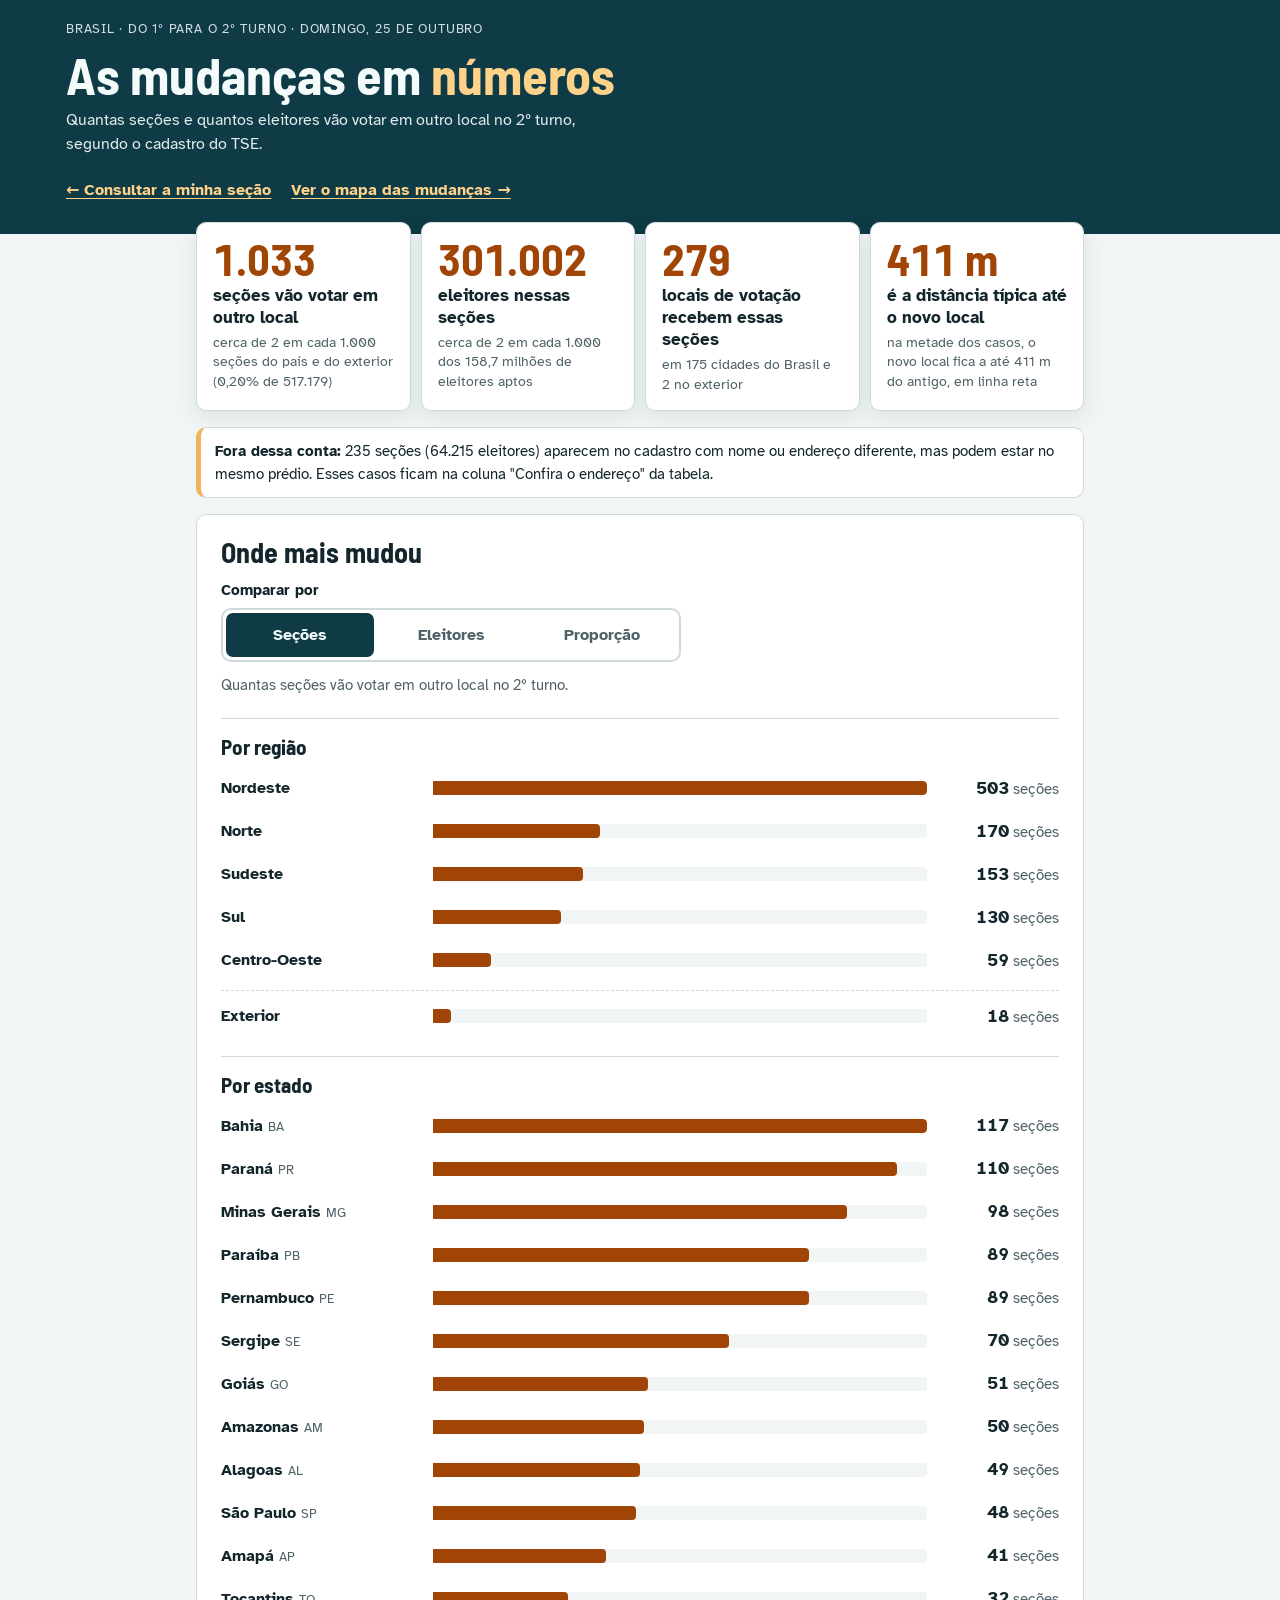
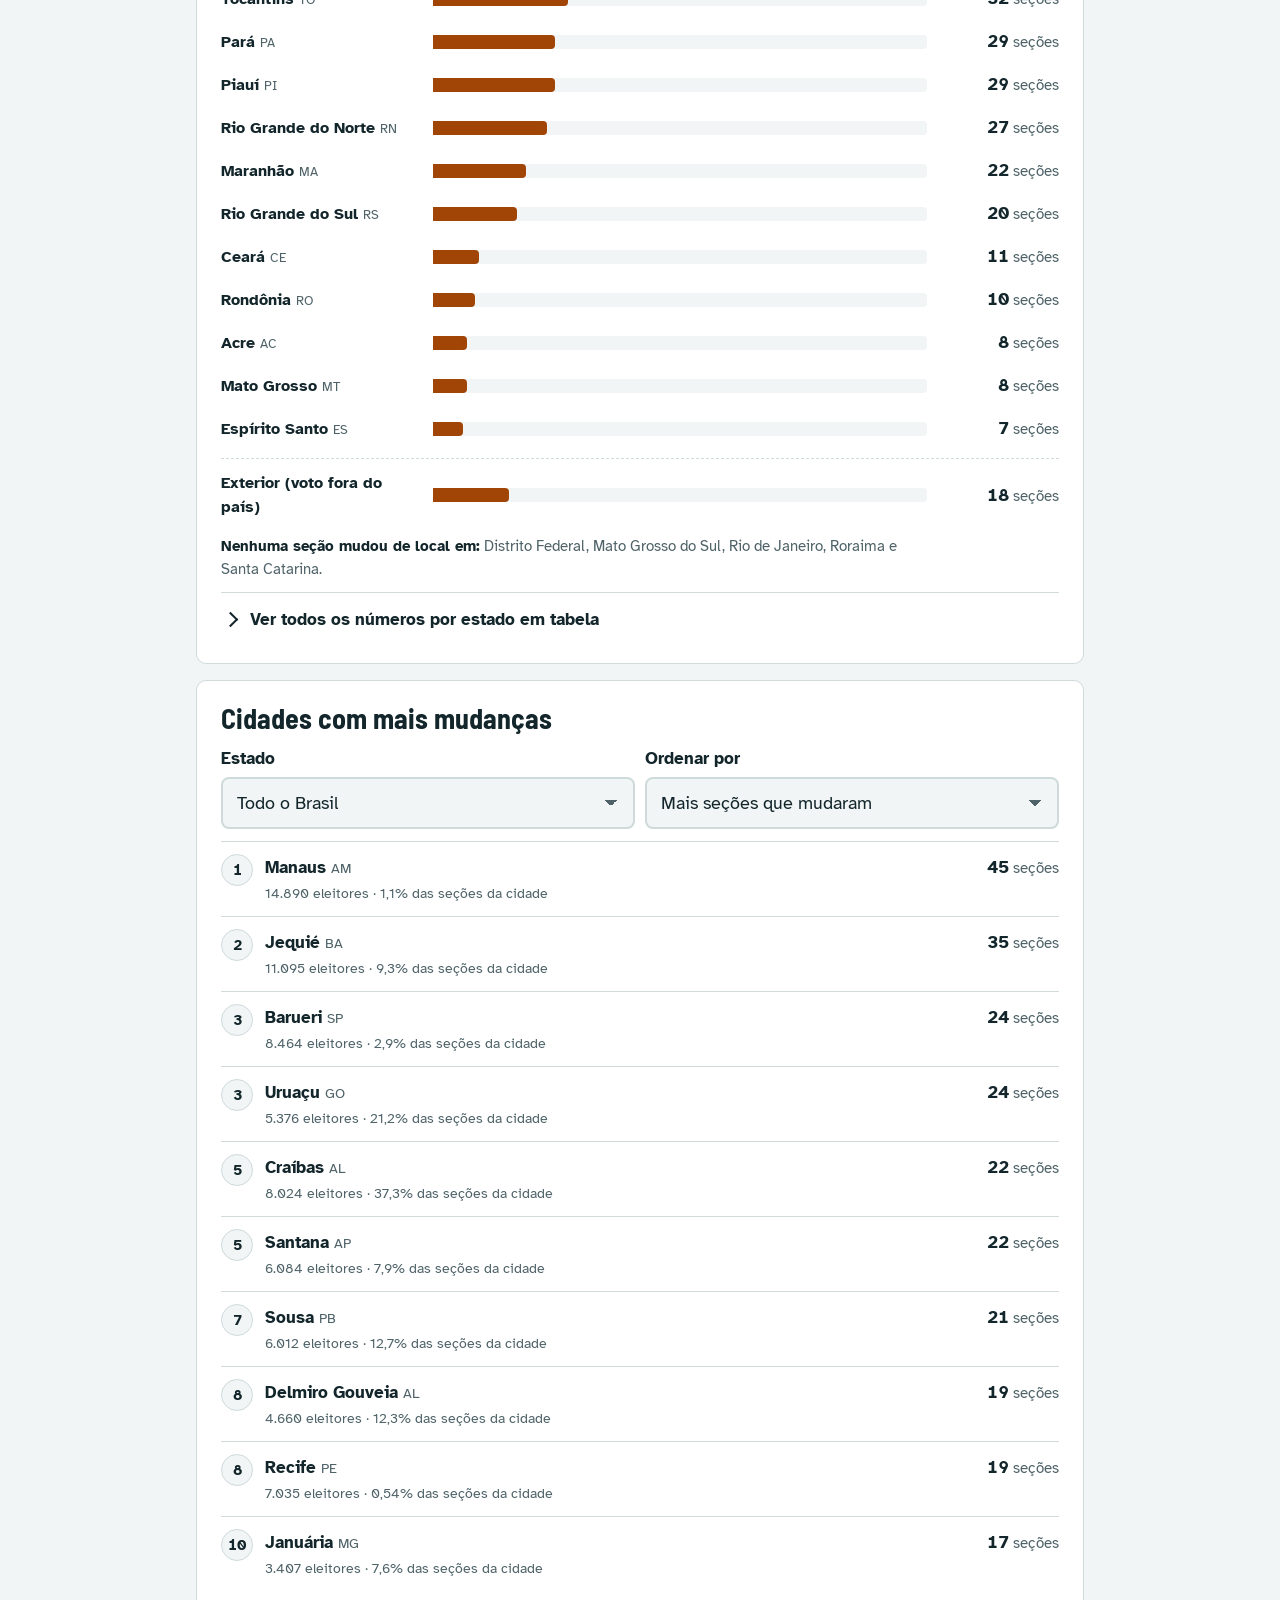
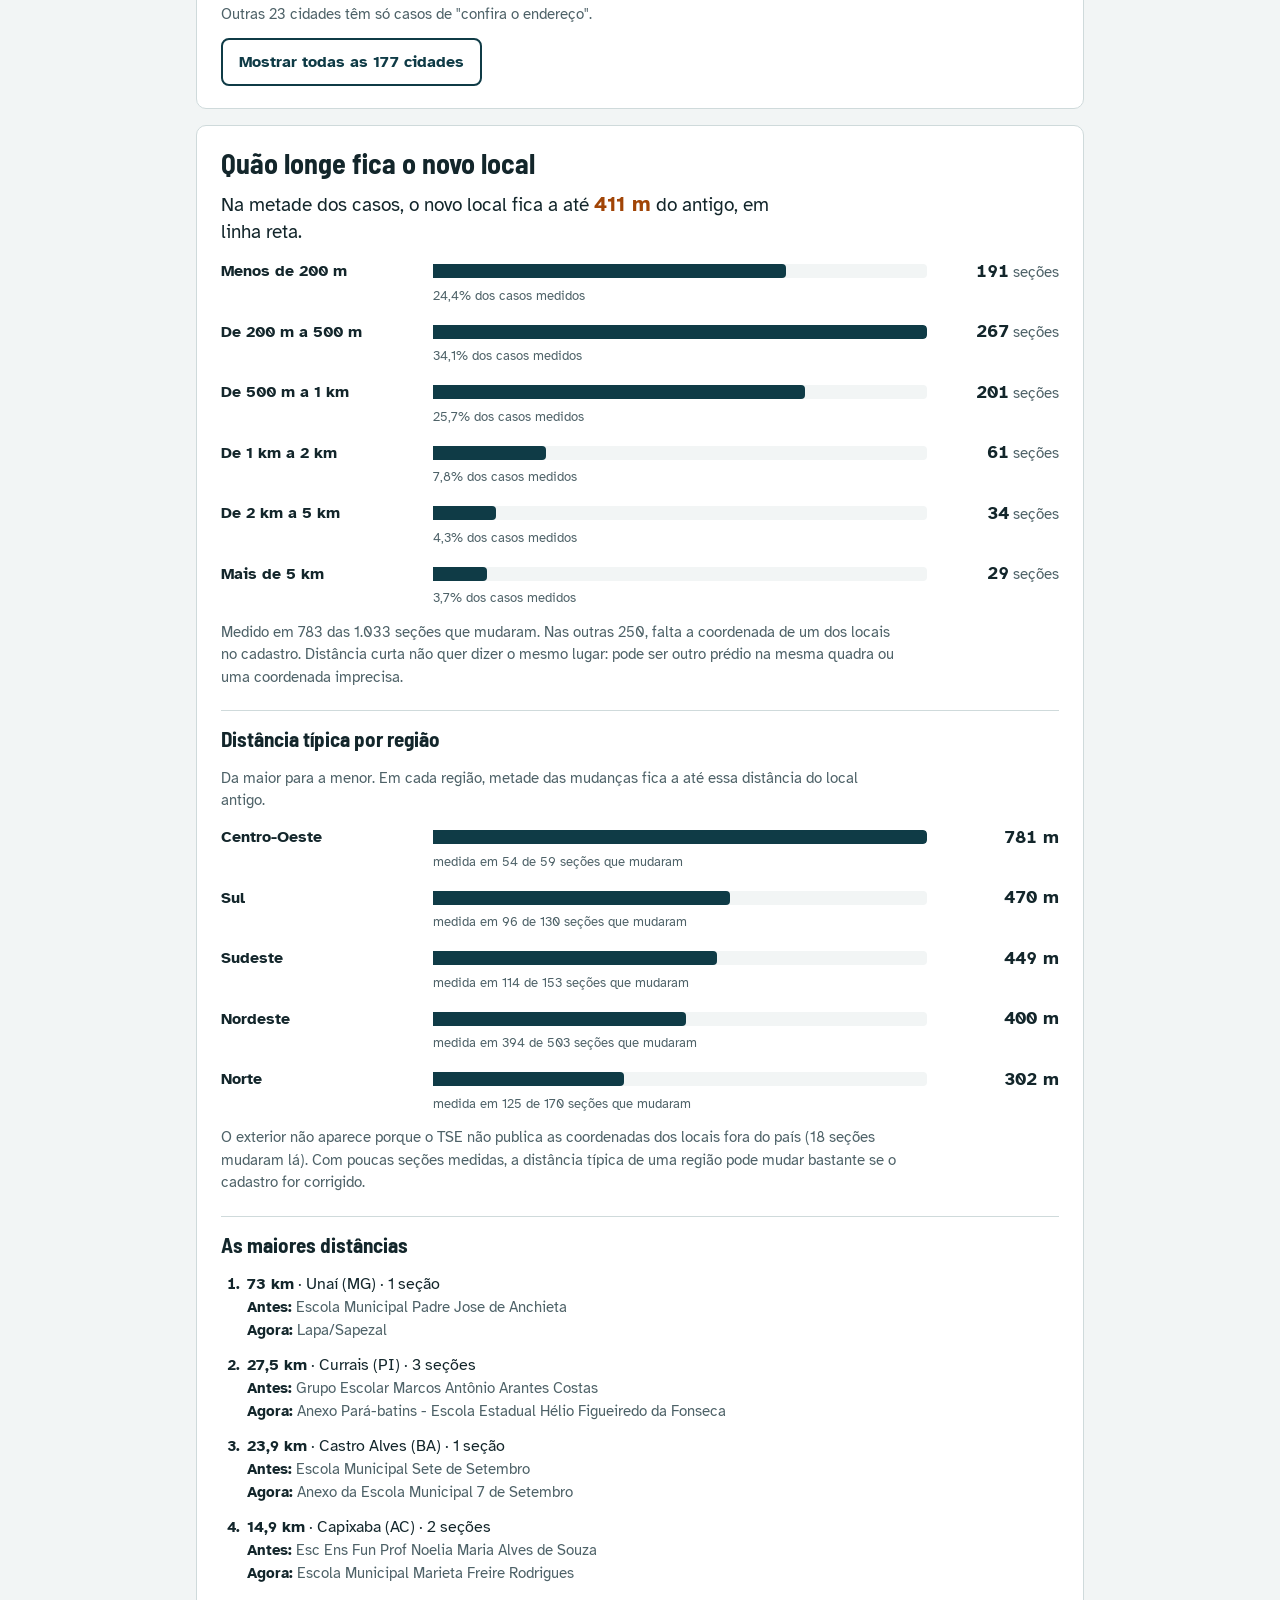
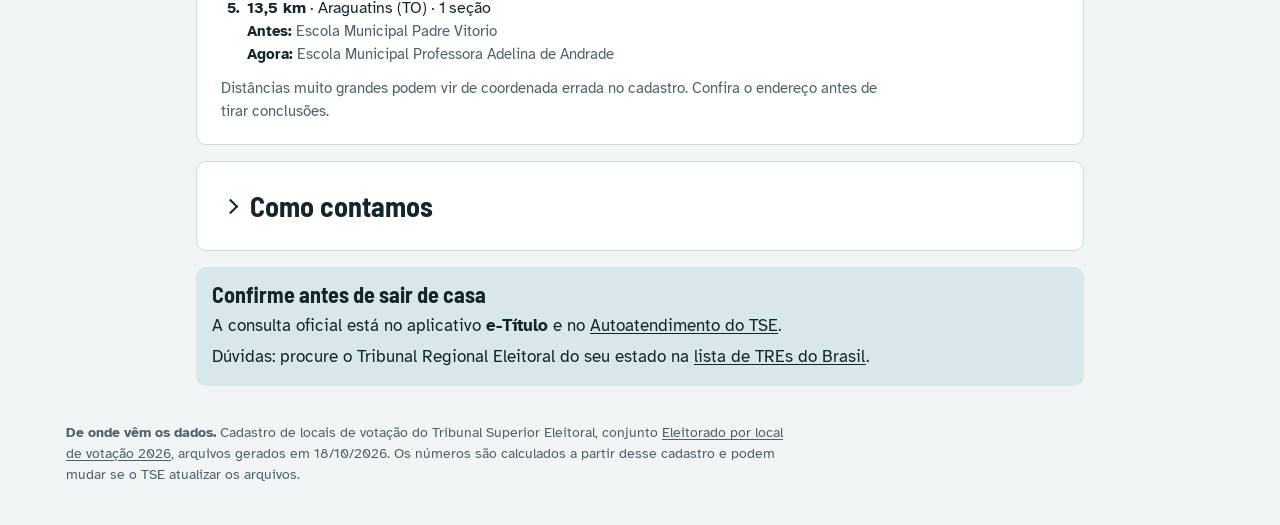
==== commit 4dddbe6b: "Números: distância típica das mudanças por região, da maior para a menor - data/estatisticas.json: d" ====
--- a/estatisticas.html
+++ b/estatisticas.html
@@ -9,7 +9,7 @@
 <link rel="preconnect" href="https://fonts.googleapis.com">
 <link rel="preconnect" href="https://fonts.gstatic.com" crossorigin>
 <link rel="stylesheet" href="https://fonts.googleapis.com/css2?family=Atkinson+Hyperlegible:wght@400;700&family=Barlow+Semi+Condensed:wght@600;700&display=swap">
-<link rel="stylesheet" href="assets/estilo.css?v=2026-10-19c">
+<link rel="stylesheet" href="assets/estilo.css?v=2026-10-19d">
 </head>
 <body class="pagina-estat">
 <header class="topo">
@@ -83,6 +83,11 @@
     <ol class="barras barras-dist" id="b-dist"></ol>
     <p class="explica" id="explica-dist"></p>
 
+    <h3>Distância típica por região</h3>
+    <p class="explica">Da maior para a menor. Em cada região, metade das mudanças fica a até essa distância do local antigo.</p>
+    <ol class="barras barras-dist" id="b-dist-reg"></ol>
+    <p class="explica" id="explica-dist-reg"></p>
+
     <h3>As maiores distâncias</h3>
     <ol class="maiores" id="maiores"></ol>
     <p class="explica">Distâncias muito grandes podem vir de coordenada errada no cadastro. Confira o endereço antes de tirar conclusões.</p>
@@ -113,6 +118,6 @@
   <p><span id="repo-txt" hidden>Código aberto no <a id="link-repo" href="#" target="_blank" rel="noopener">GitHub</a>.</span></p>
 </footer>
 
-<script src="assets/estatisticas.js?v=2026-10-19c"></script>
+<script src="assets/estatisticas.js?v=2026-10-19d"></script>
 </body>
 </html>
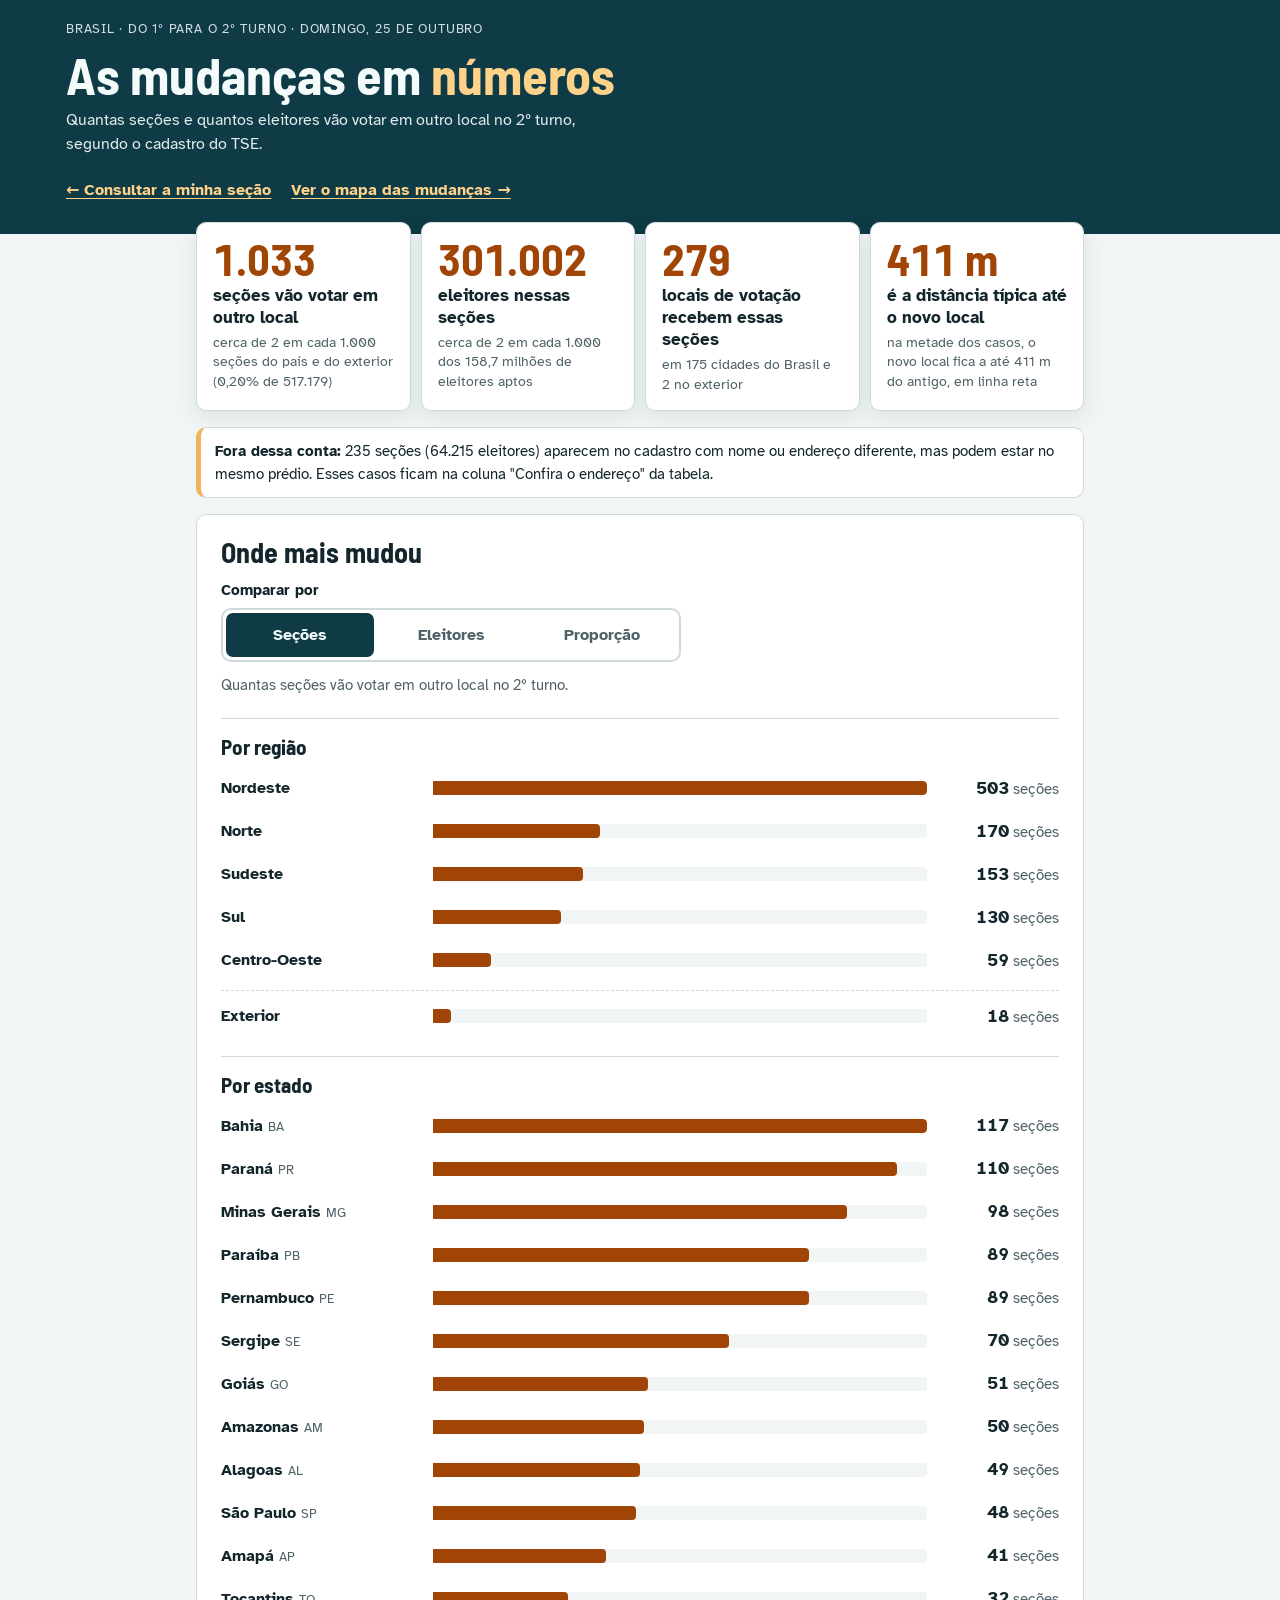
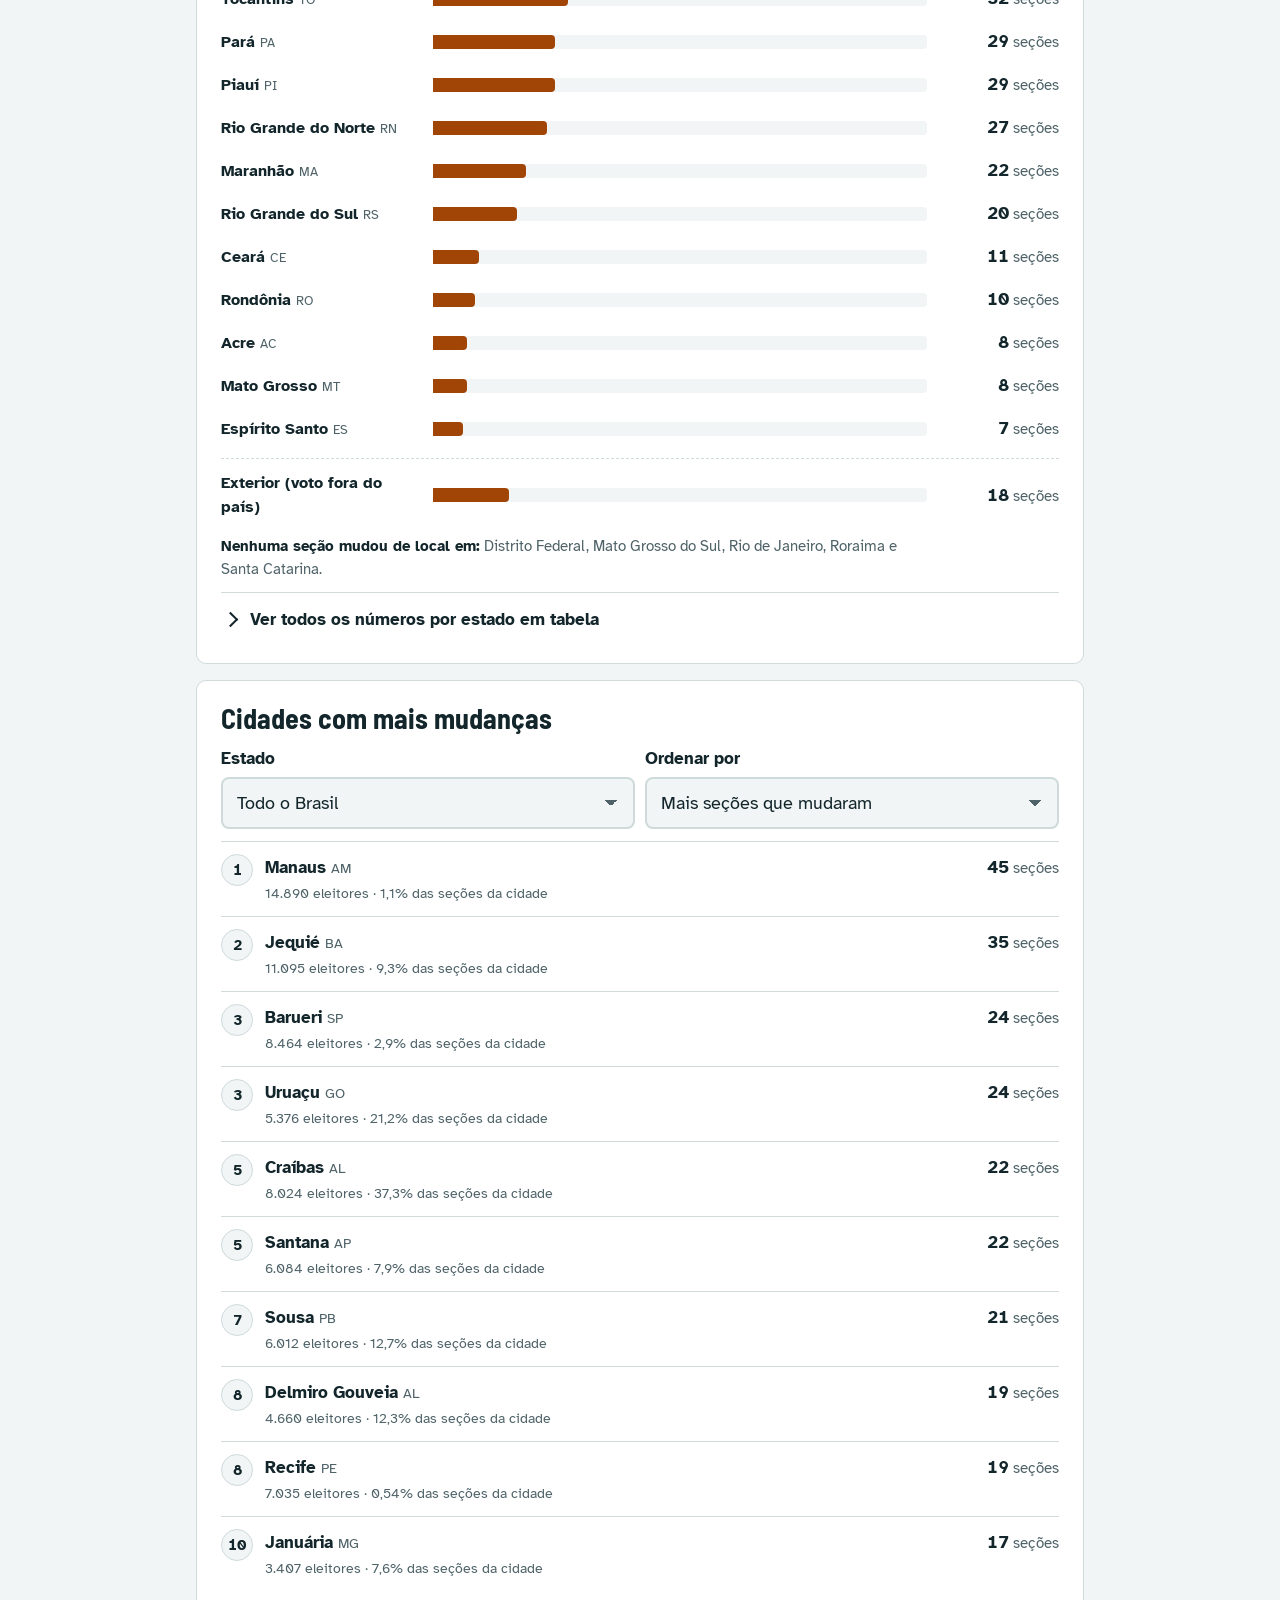
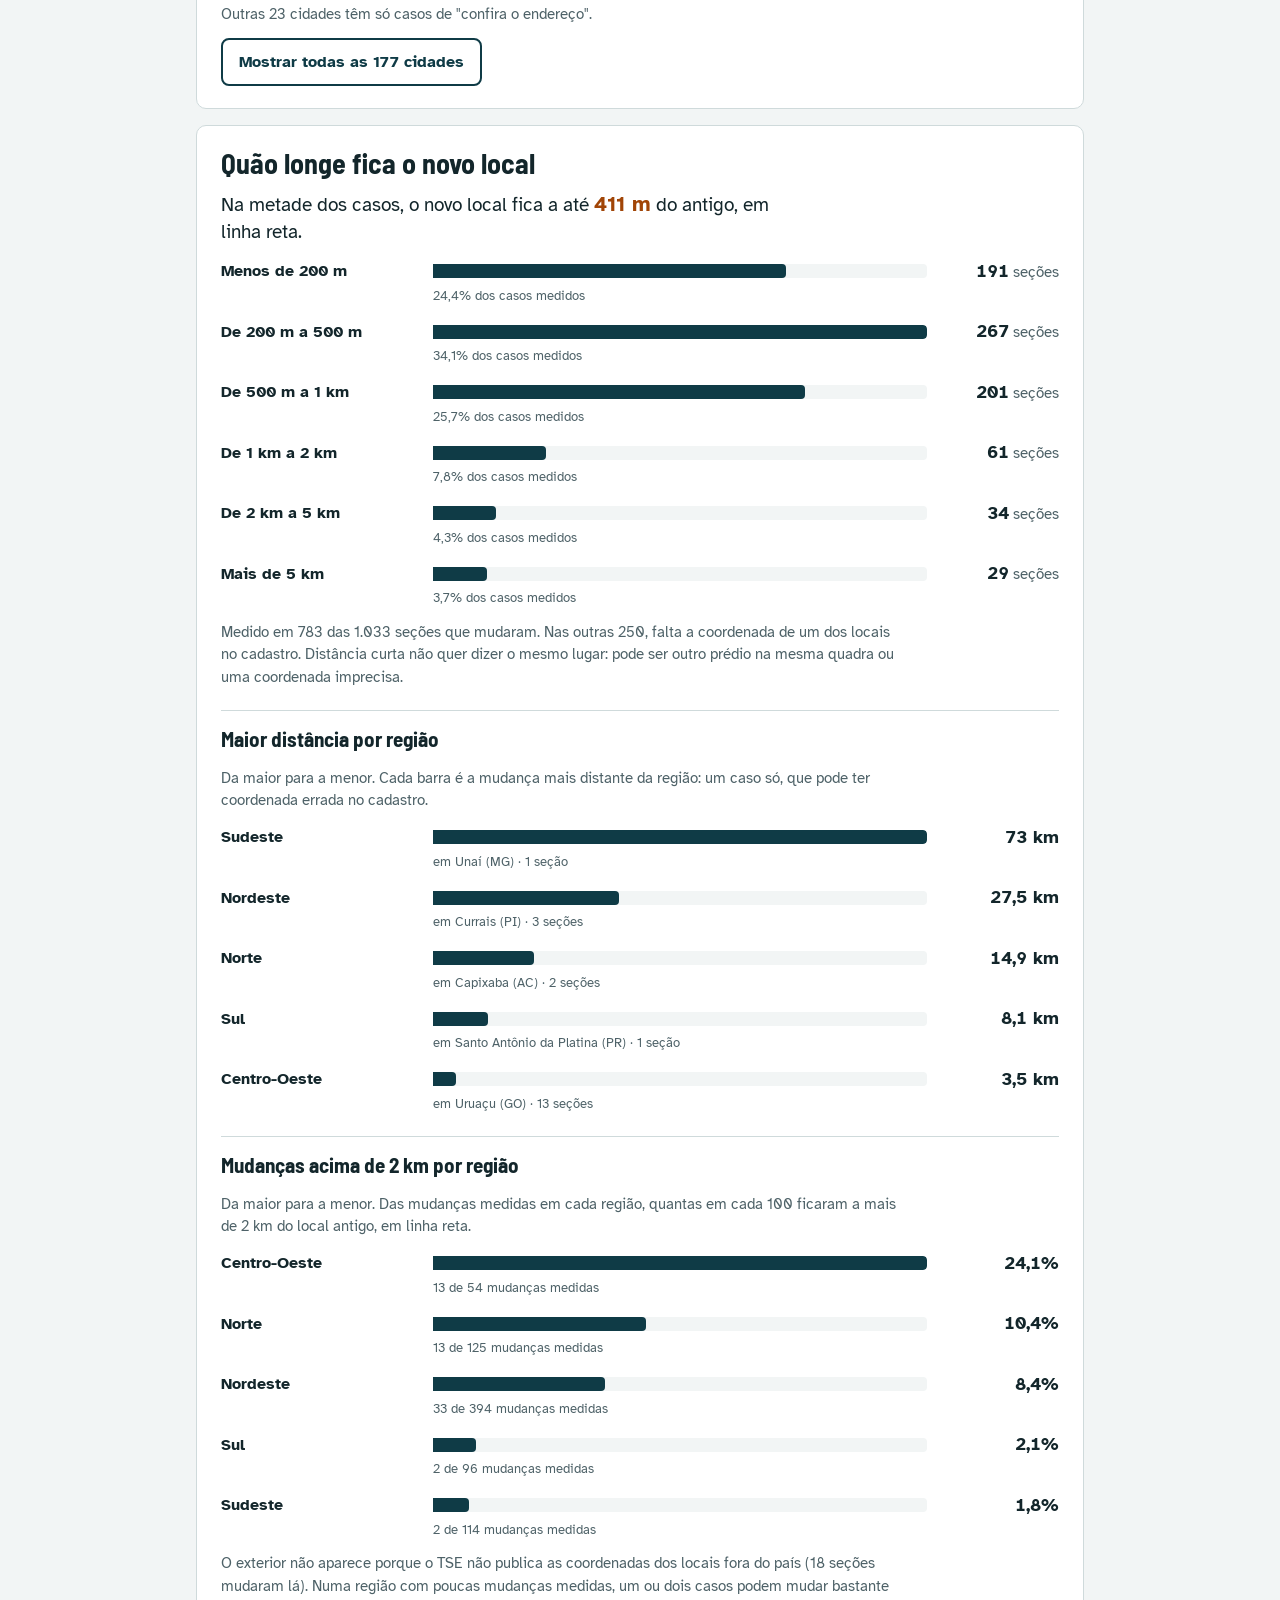
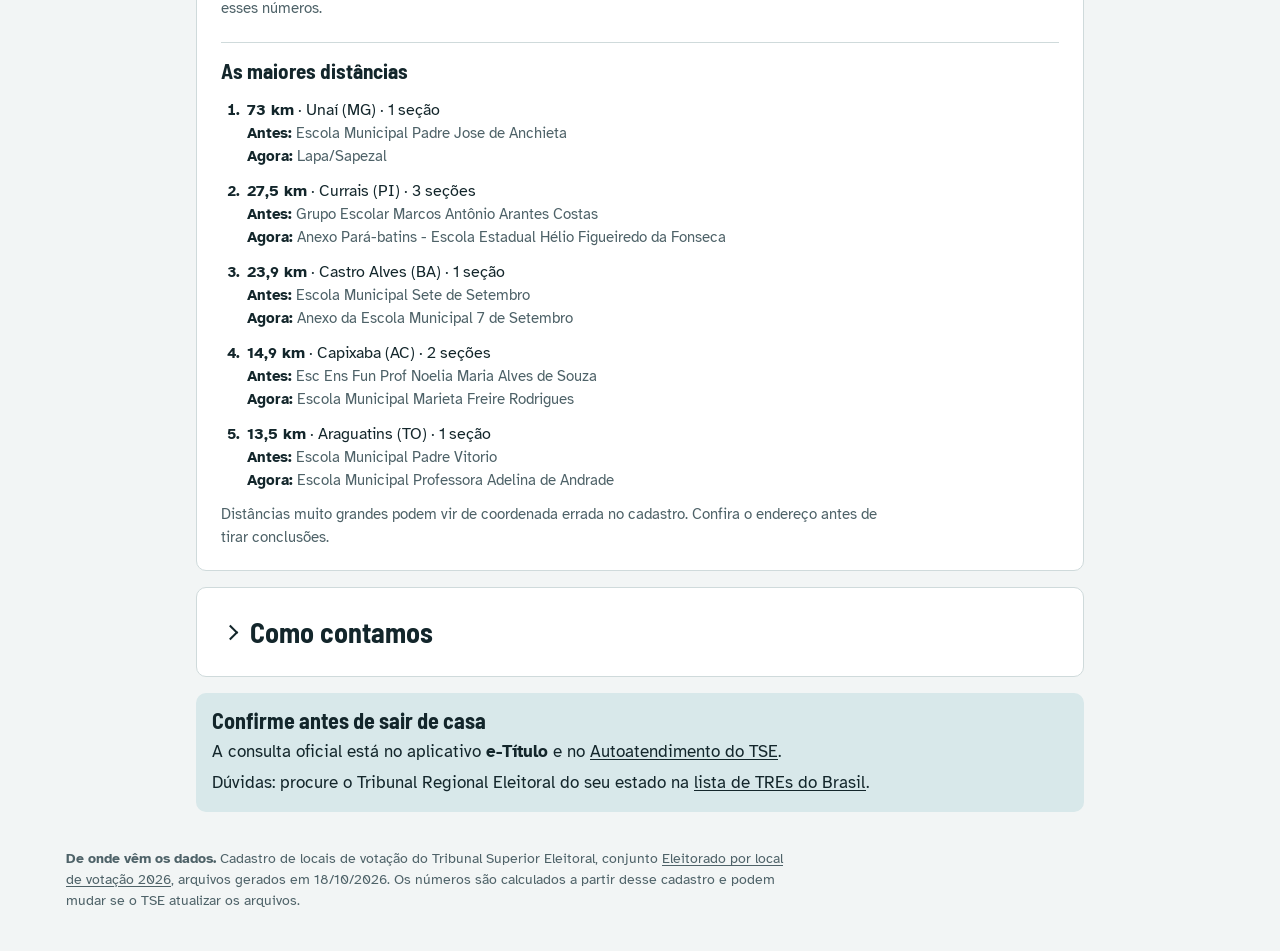
==== commit e6154330: "Números: maior distância por região e mudanças acima de 2 km por região - troca o gráfico de distânc" ====
--- a/estatisticas.html
+++ b/estatisticas.html
@@ -9,7 +9,7 @@
 <link rel="preconnect" href="https://fonts.googleapis.com">
 <link rel="preconnect" href="https://fonts.gstatic.com" crossorigin>
 <link rel="stylesheet" href="https://fonts.googleapis.com/css2?family=Atkinson+Hyperlegible:wght@400;700&family=Barlow+Semi+Condensed:wght@600;700&display=swap">
-<link rel="stylesheet" href="assets/estilo.css?v=2026-10-19d">
+<link rel="stylesheet" href="assets/estilo.css?v=2026-10-19e">
 </head>
 <body class="pagina-estat">
 <header class="topo">
@@ -83,9 +83,13 @@
     <ol class="barras barras-dist" id="b-dist"></ol>
     <p class="explica" id="explica-dist"></p>
 
-    <h3>Distância típica por região</h3>
-    <p class="explica">Da maior para a menor. Em cada região, metade das mudanças fica a até essa distância do local antigo.</p>
+    <h3>Maior distância por região</h3>
+    <p class="explica">Da maior para a menor. Cada barra é a mudança mais distante da região: um caso só, que pode ter coordenada errada no cadastro.</p>
     <ol class="barras barras-dist" id="b-dist-reg"></ol>
+
+    <h3>Mudanças acima de 2 km por região</h3>
+    <p class="explica">Da maior para a menor. Das mudanças medidas em cada região, quantas em cada 100 ficaram a mais de 2 km do local antigo, em linha reta.</p>
+    <ol class="barras barras-dist" id="b-dist-2km"></ol>
     <p class="explica" id="explica-dist-reg"></p>
 
     <h3>As maiores distâncias</h3>
@@ -118,6 +122,6 @@
   <p><span id="repo-txt" hidden>Código aberto no <a id="link-repo" href="#" target="_blank" rel="noopener">GitHub</a>.</span></p>
 </footer>
 
-<script src="assets/estatisticas.js?v=2026-10-19d"></script>
+<script src="assets/estatisticas.js?v=2026-10-19e"></script>
 </body>
 </html>
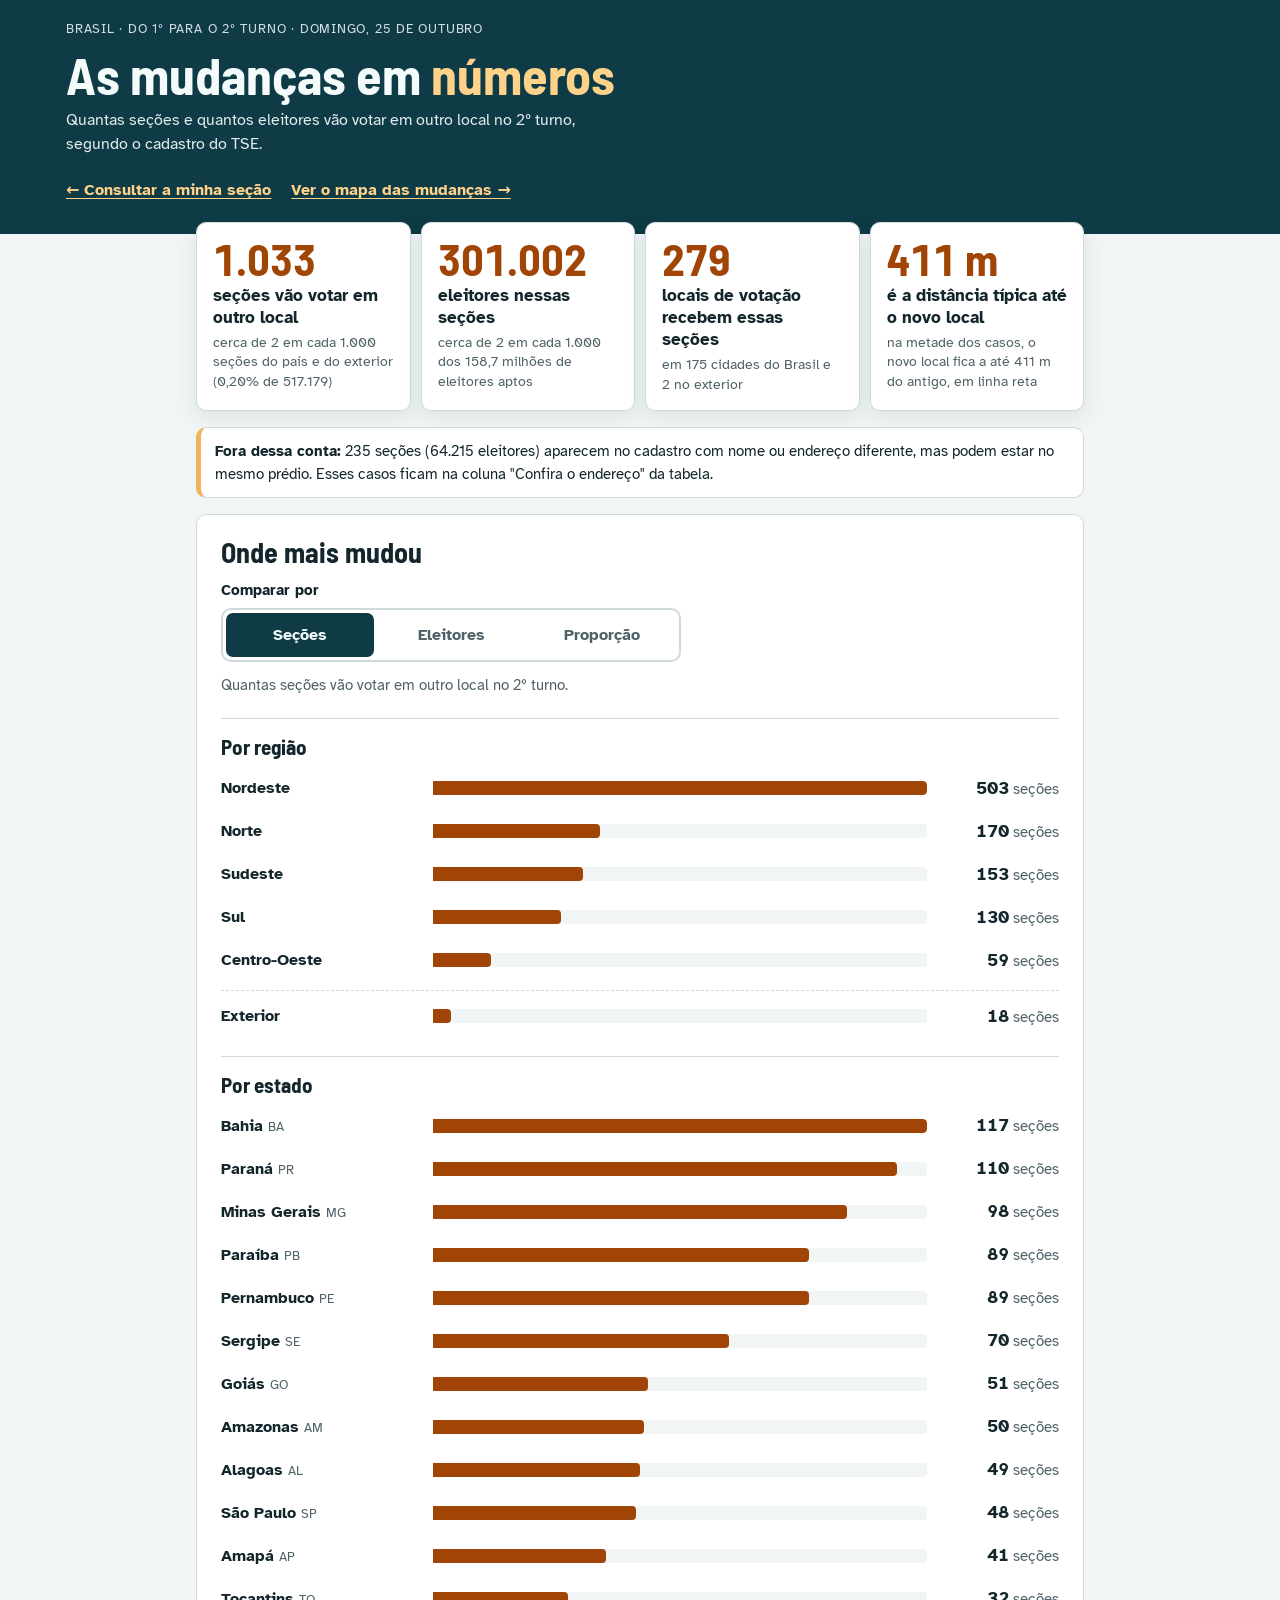
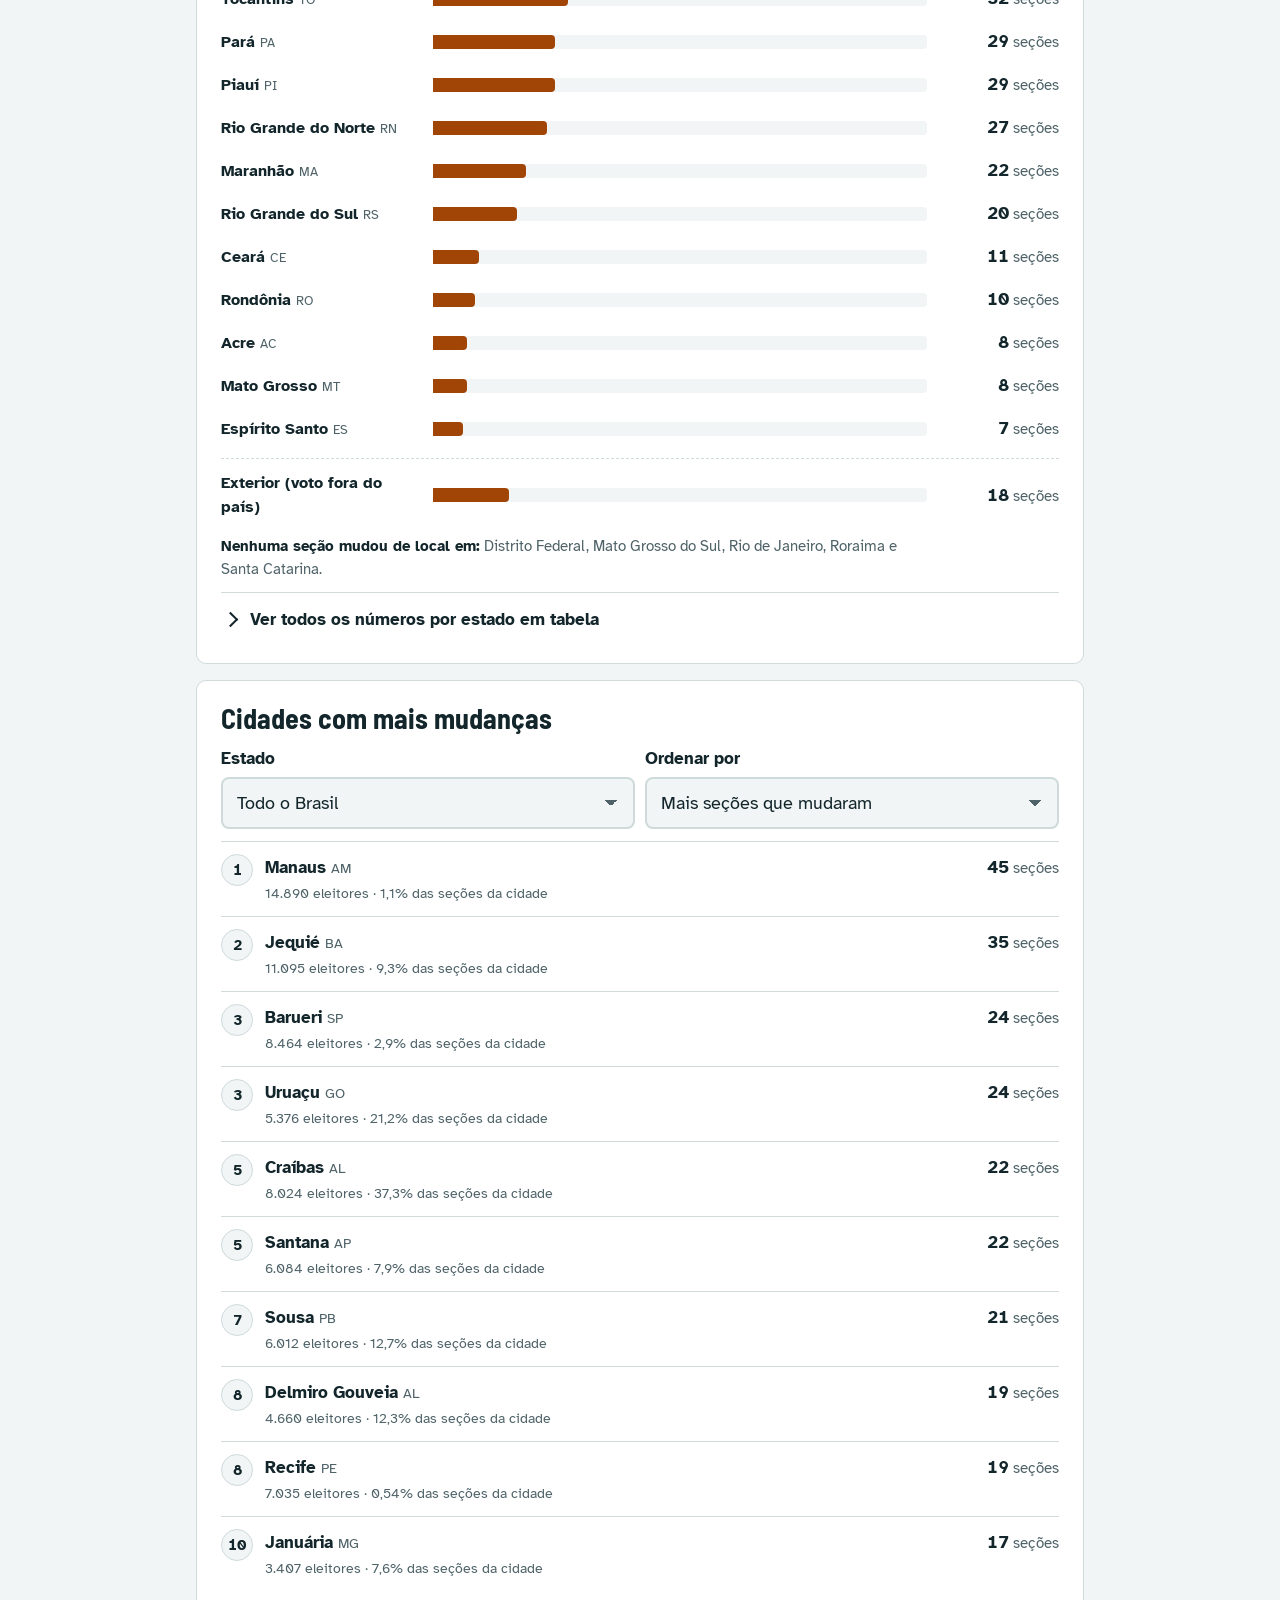
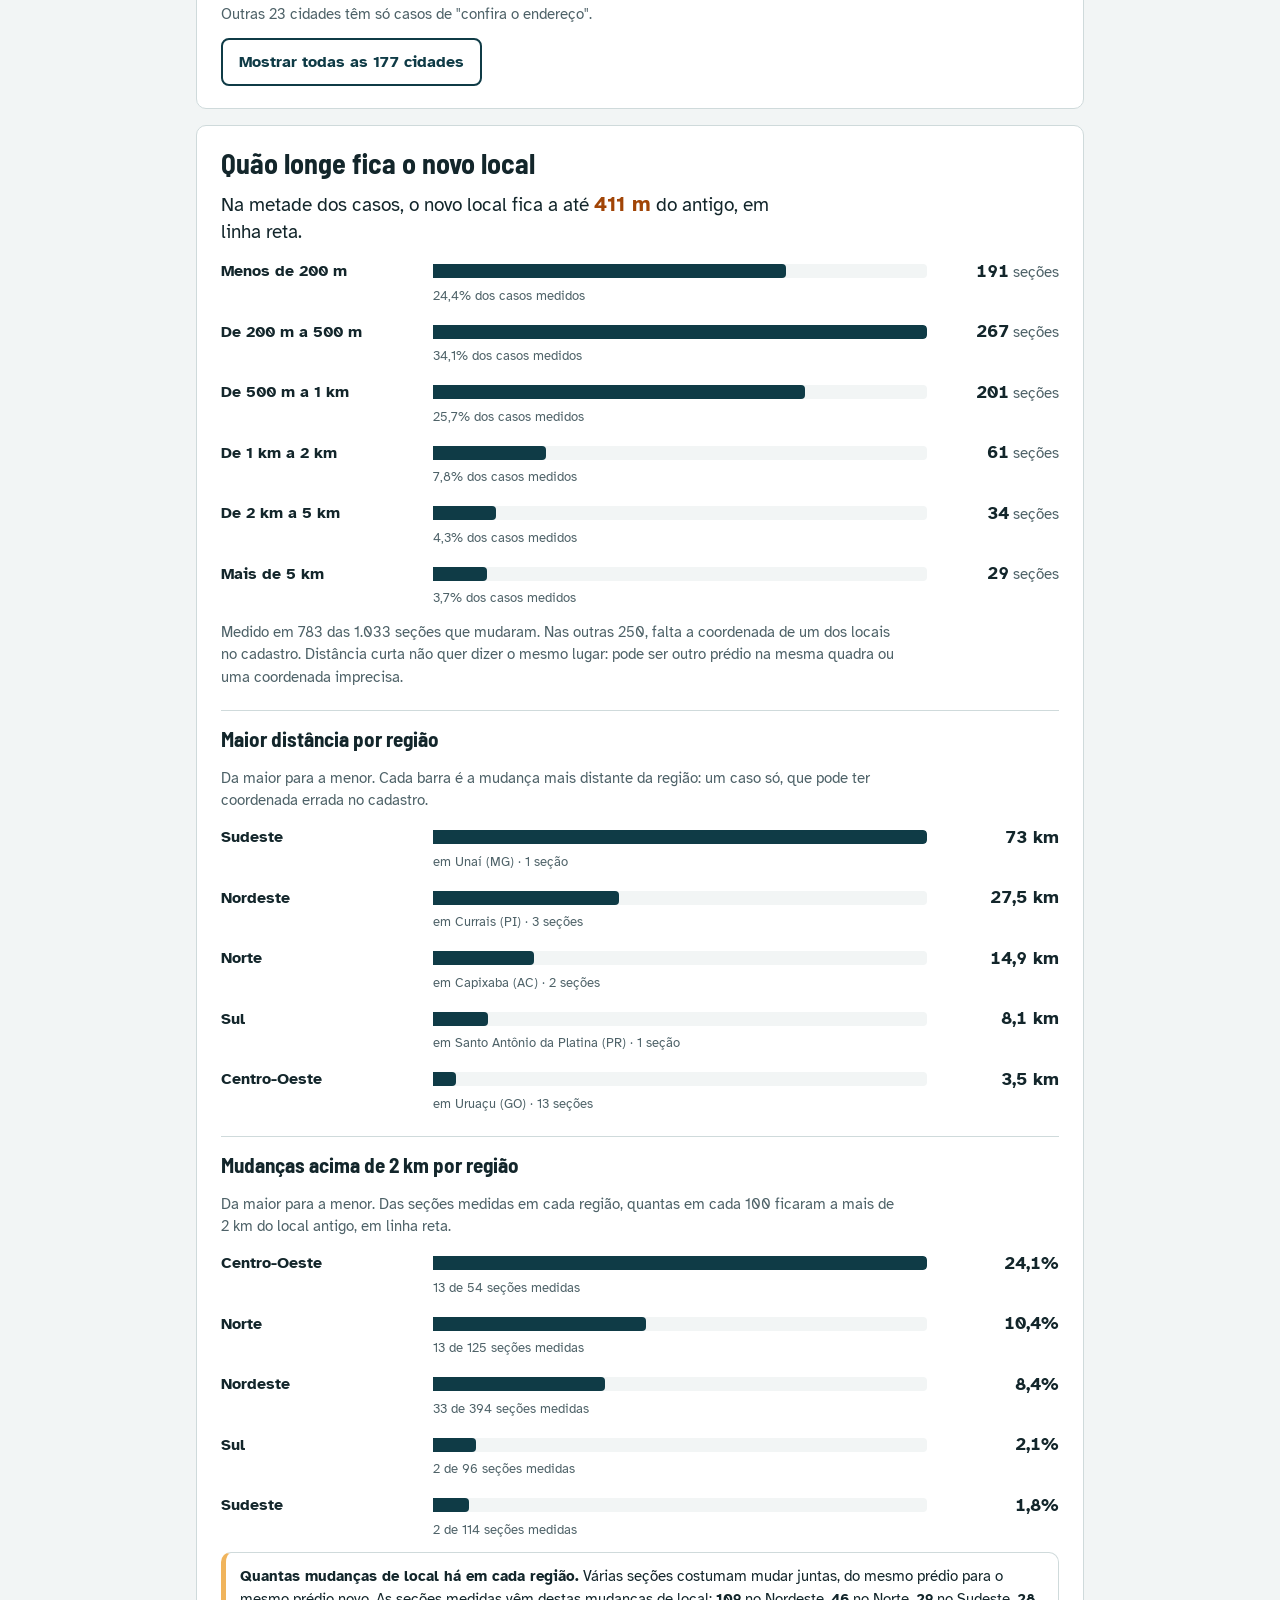
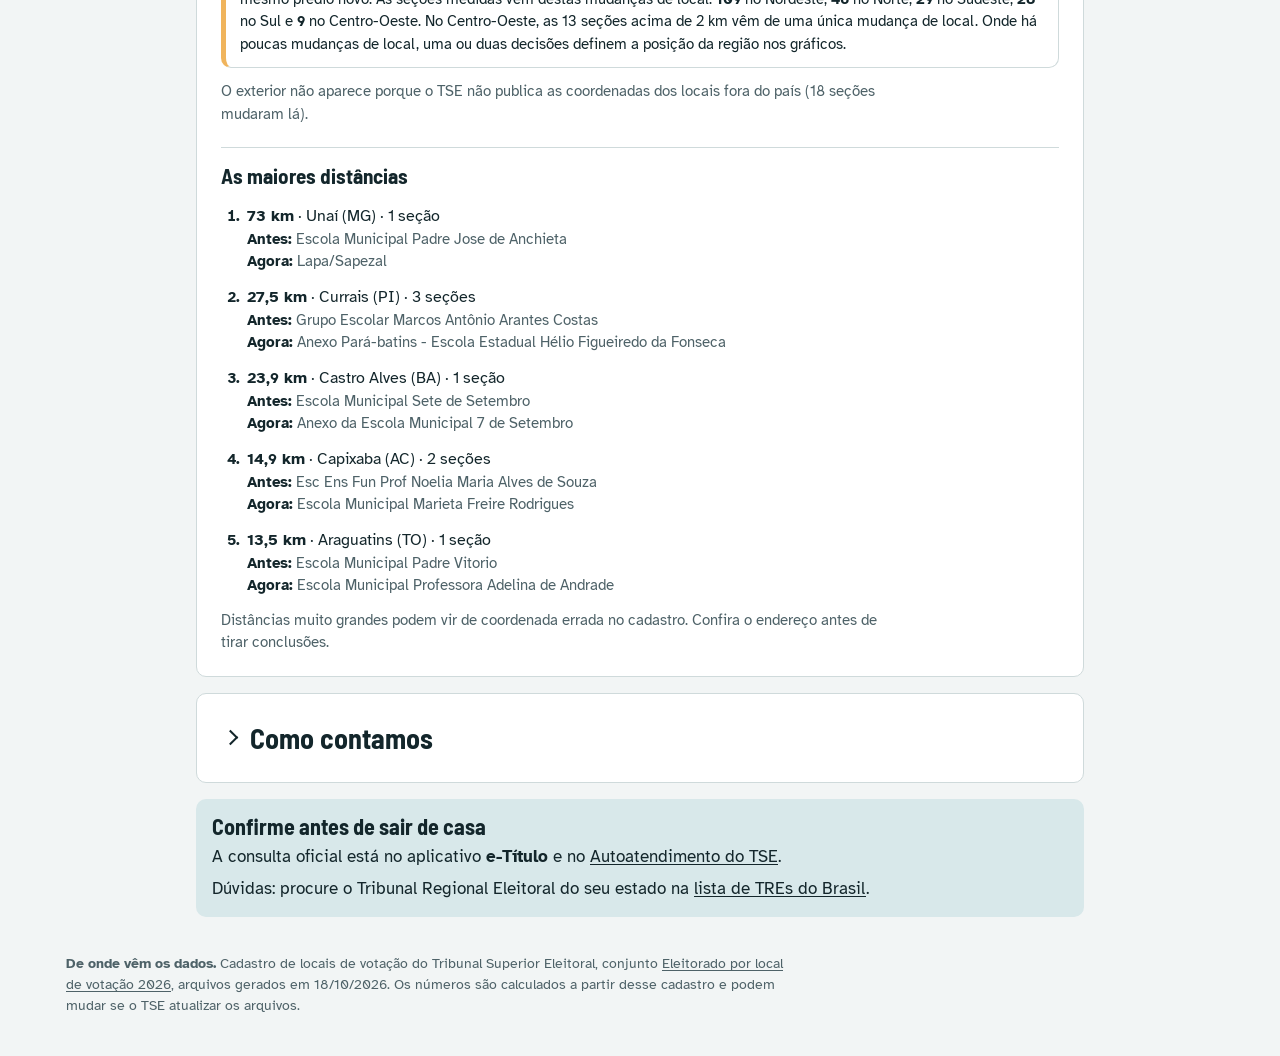
==== commit 5e626c29: "Números: quantas mudanças de local existem em cada região - frase abaixo dos gráficos de região: mud" ====
--- a/estatisticas.html
+++ b/estatisticas.html
@@ -9,7 +9,7 @@
 <link rel="preconnect" href="https://fonts.googleapis.com">
 <link rel="preconnect" href="https://fonts.gstatic.com" crossorigin>
 <link rel="stylesheet" href="https://fonts.googleapis.com/css2?family=Atkinson+Hyperlegible:wght@400;700&family=Barlow+Semi+Condensed:wght@600;700&display=swap">
-<link rel="stylesheet" href="assets/estilo.css?v=2026-10-19e">
+<link rel="stylesheet" href="assets/estilo.css?v=2026-10-19f">
 </head>
 <body class="pagina-estat">
 <header class="topo">
@@ -88,8 +88,9 @@
     <ol class="barras barras-dist" id="b-dist-reg"></ol>
 
     <h3>Mudanças acima de 2 km por região</h3>
-    <p class="explica">Da maior para a menor. Das mudanças medidas em cada região, quantas em cada 100 ficaram a mais de 2 km do local antigo, em linha reta.</p>
+    <p class="explica">Da maior para a menor. Das seções medidas em cada região, quantas em cada 100 ficaram a mais de 2 km do local antigo, em linha reta.</p>
     <ol class="barras barras-dist" id="b-dist-2km"></ol>
+    <p class="nota-confira" id="mudancas-reg" hidden></p>
     <p class="explica" id="explica-dist-reg"></p>
 
     <h3>As maiores distâncias</h3>
@@ -122,6 +123,6 @@
   <p><span id="repo-txt" hidden>Código aberto no <a id="link-repo" href="#" target="_blank" rel="noopener">GitHub</a>.</span></p>
 </footer>
 
-<script src="assets/estatisticas.js?v=2026-10-19e"></script>
+<script src="assets/estatisticas.js?v=2026-10-19f"></script>
 </body>
 </html>
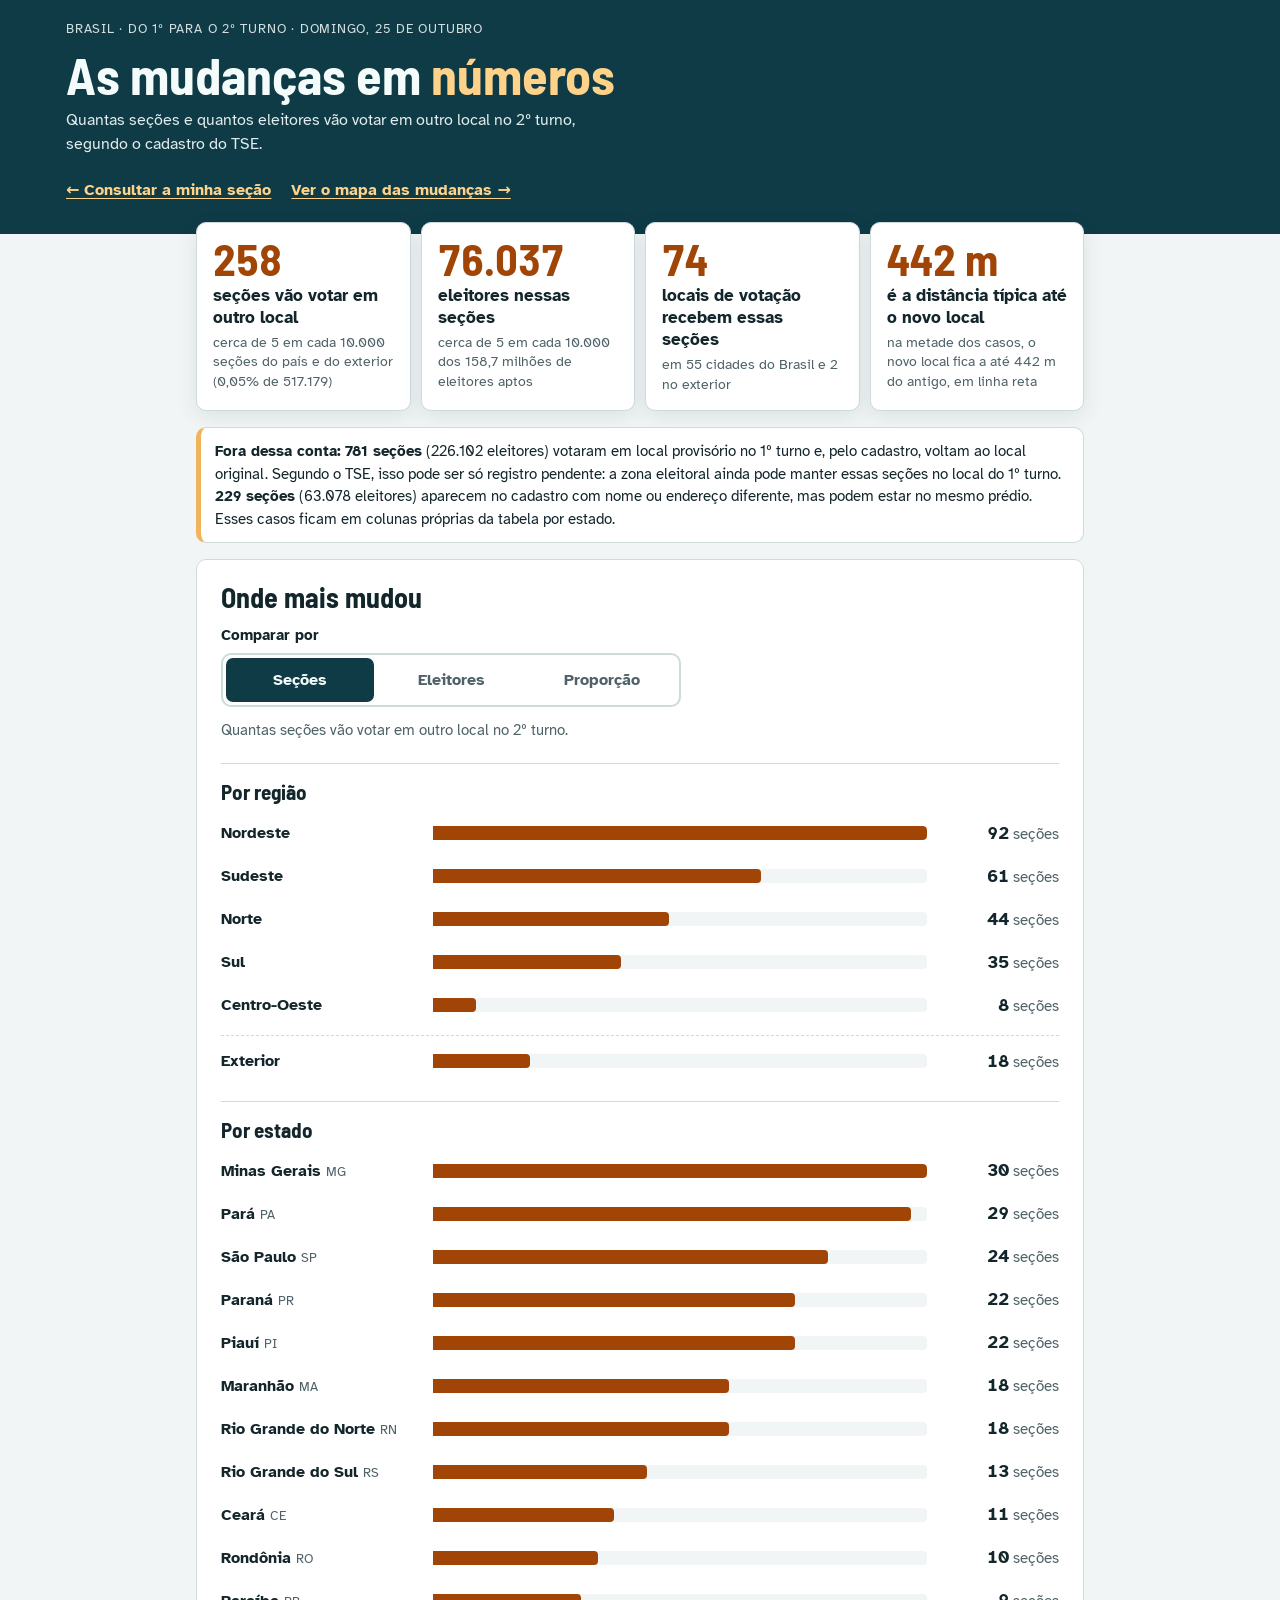
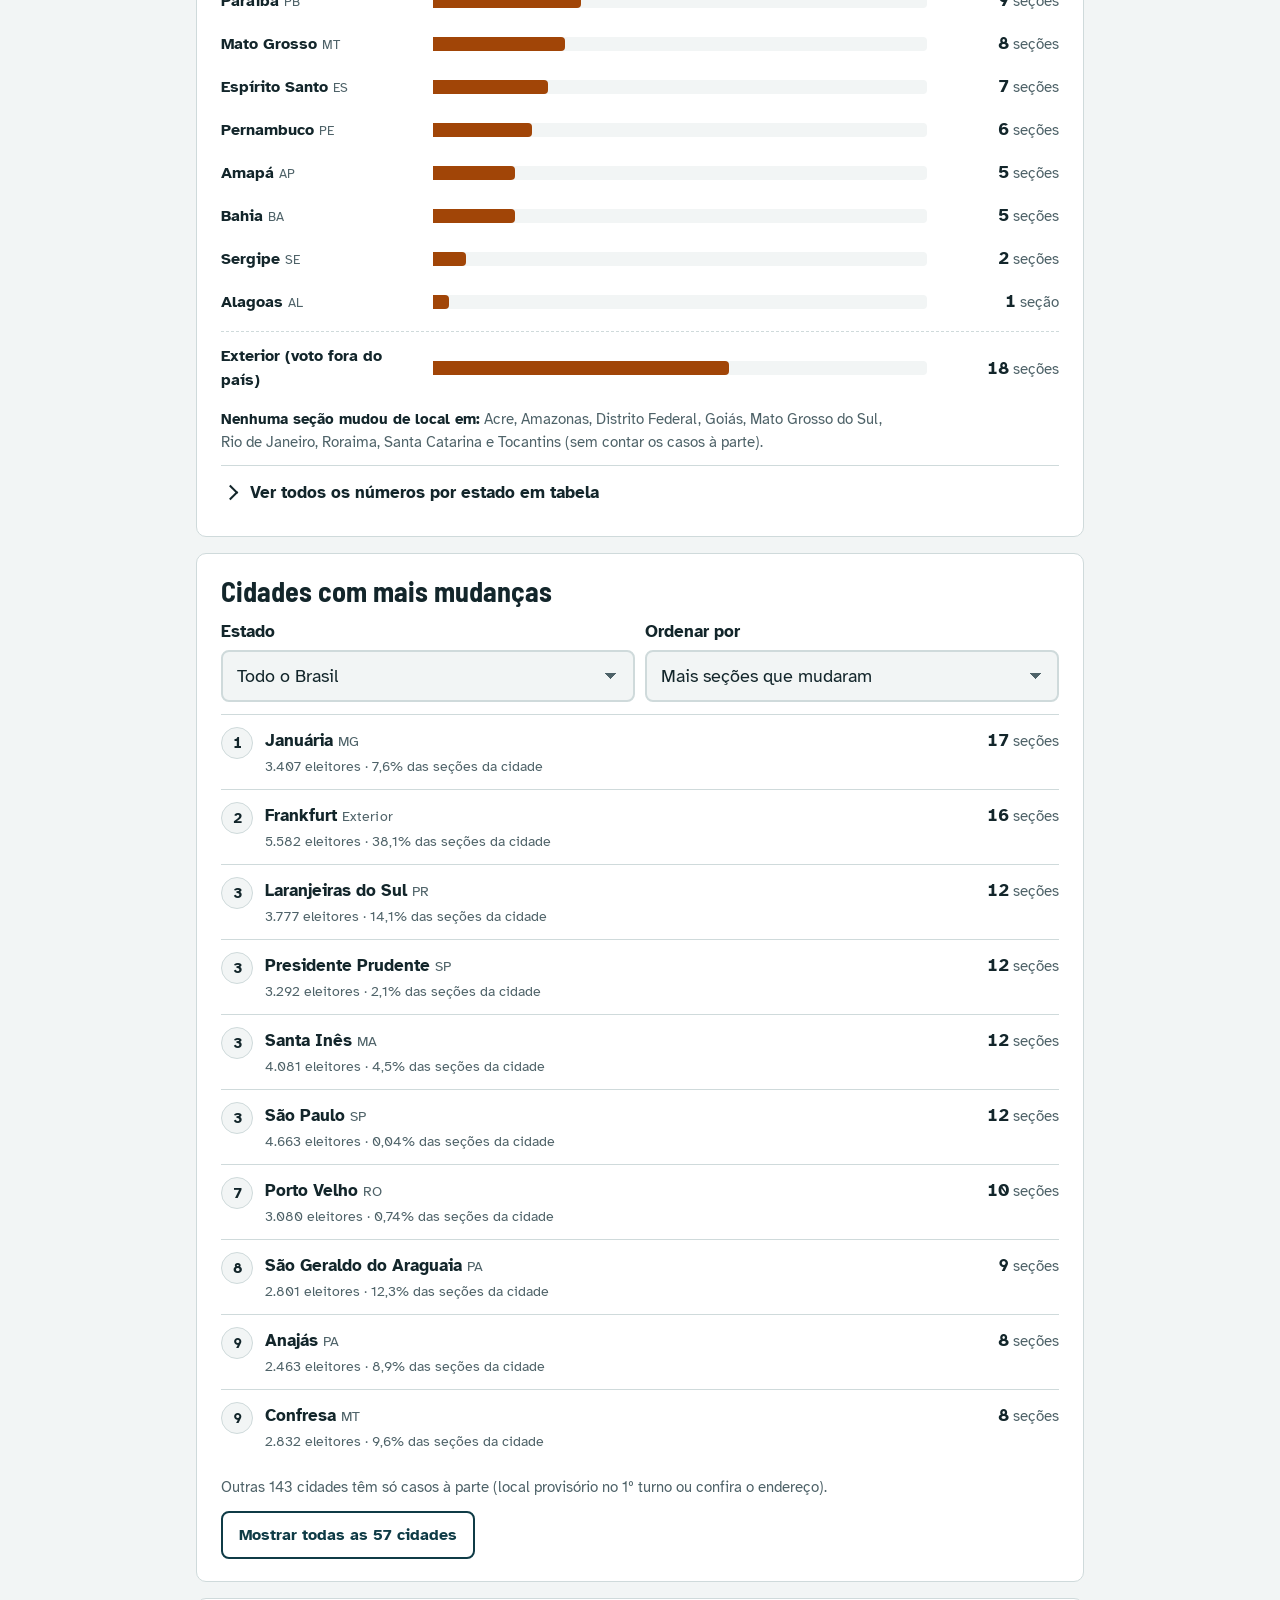
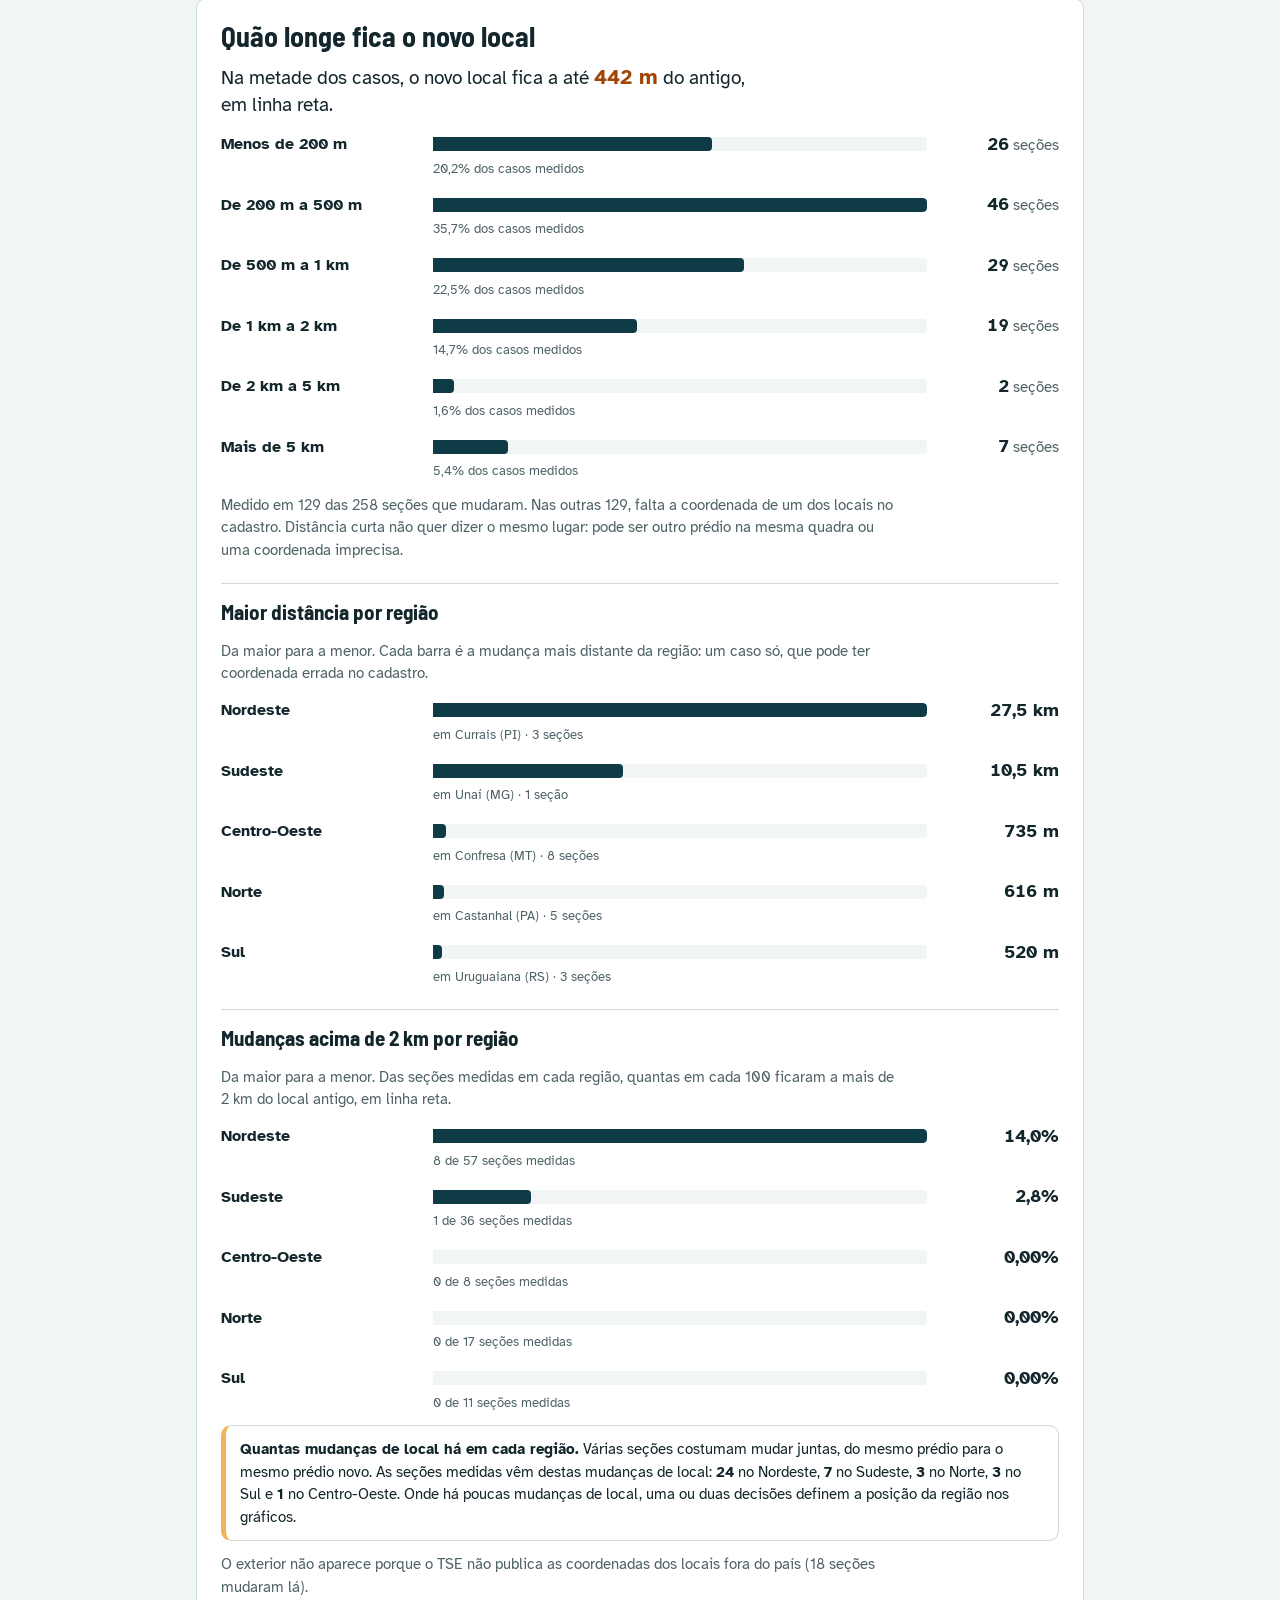
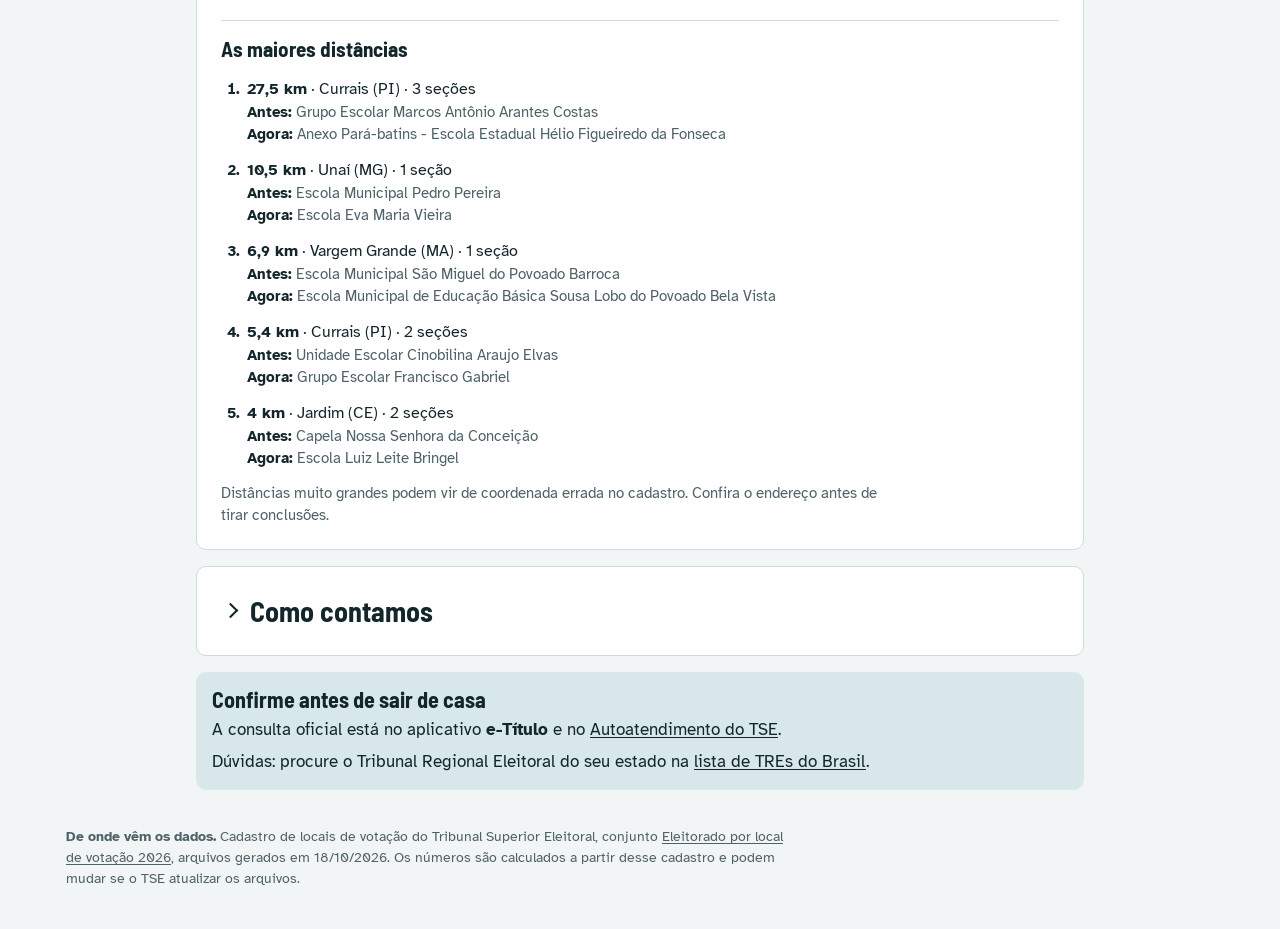
==== commit f13d7fb3: "Local provisório no 1º turno como situação própria; atualização automática pelo GitHub Actions - nov" ====
--- a/estatisticas.html
+++ b/estatisticas.html
@@ -9,7 +9,7 @@
 <link rel="preconnect" href="https://fonts.googleapis.com">
 <link rel="preconnect" href="https://fonts.gstatic.com" crossorigin>
 <link rel="stylesheet" href="https://fonts.googleapis.com/css2?family=Atkinson+Hyperlegible:wght@400;700&family=Barlow+Semi+Condensed:wght@600;700&display=swap">
-<link rel="stylesheet" href="assets/estilo.css?v=2026-10-19f">
+<link rel="stylesheet" href="assets/estilo.css?v=2026-10-19g">
 </head>
 <body class="pagina-estat">
 <header class="topo">
@@ -103,6 +103,7 @@
     <ul>
       <li><b>Mudou de local:</b> o local da seção no 2º turno é outro em relação ao 1º turno de 2026, no cadastro do TSE. É a mesma regra da página de consulta.</li>
       <li><b>Confira o endereço:</b> o cadastro mostra nome ou endereço diferente para o local, que pode ser o mesmo prédio. Essas seções são contadas à parte e não entram nos números de "mudou".</li>
+      <li><b>Local provisório no 1º turno:</b> a seção votou em local provisório no 1º turno e o cadastro a devolve ao local original no 2º. Segundo nota do TSE de 19/10/2026, isso pode ser só registro pendente: a zona eleitoral ainda pode manter a seção no local do 1º turno. Esses casos são contados à parte e não entram nos números de "mudou" nem nas distâncias.</li>
       <li><b>Eleitores:</b> eleitores aptos vinculados a cada seção (campo QT_ELEITOR_SECAO do TSE), o mesmo número nos dois turnos. Não inclui ajustes de voto em trânsito.</li>
       <li><b>Proporção:</b> seções que mudaram divididas pelo total de seções da região, do estado ou da cidade.</li>
       <li><b>Seções agregadas:</b> votam no local da seção principal e seguem a situação desse local, com os próprios eleitores.</li>
@@ -123,6 +124,6 @@
   <p><span id="repo-txt" hidden>Código aberto no <a id="link-repo" href="#" target="_blank" rel="noopener">GitHub</a>.</span></p>
 </footer>
 
-<script src="assets/estatisticas.js?v=2026-10-19f"></script>
+<script src="assets/estatisticas.js?v=2026-10-19g"></script>
 </body>
 </html>
--- a/assets/estilo.css
+++ b/assets/estilo.css
@@ -139,6 +139,10 @@
 .opcao input{width:22px;height:22px;accent-color:var(--petroleo);margin:0}
 .opcao .pt{margin-right:0}
 .pt-conf{background:#fde7c4;border-color:#a14507}
+.pt-volta{background:#8b5cf6;border-color:#3b0764}
+.selo-mini.volta{background:#f1ebff;color:#5b21b6;border-color:#c4b5fd}
+:root[data-theme="dark"] .selo-mini.volta{background:#2a1f45;color:#d8c8ff;border-color:#5b3fa0}
+@media (prefers-color-scheme: dark){:root:not([data-theme="light"]) .selo-mini.volta{background:#2a1f45;color:#d8c8ff;border-color:#5b3fa0}}
 .lista-mud{display:grid;gap:8px;min-width:0}
 .lista-mud h2{font-size:24px}
 .uf-titulo{font-family:var(--f-titulo);font-size:22px;margin:12px 0 0}
